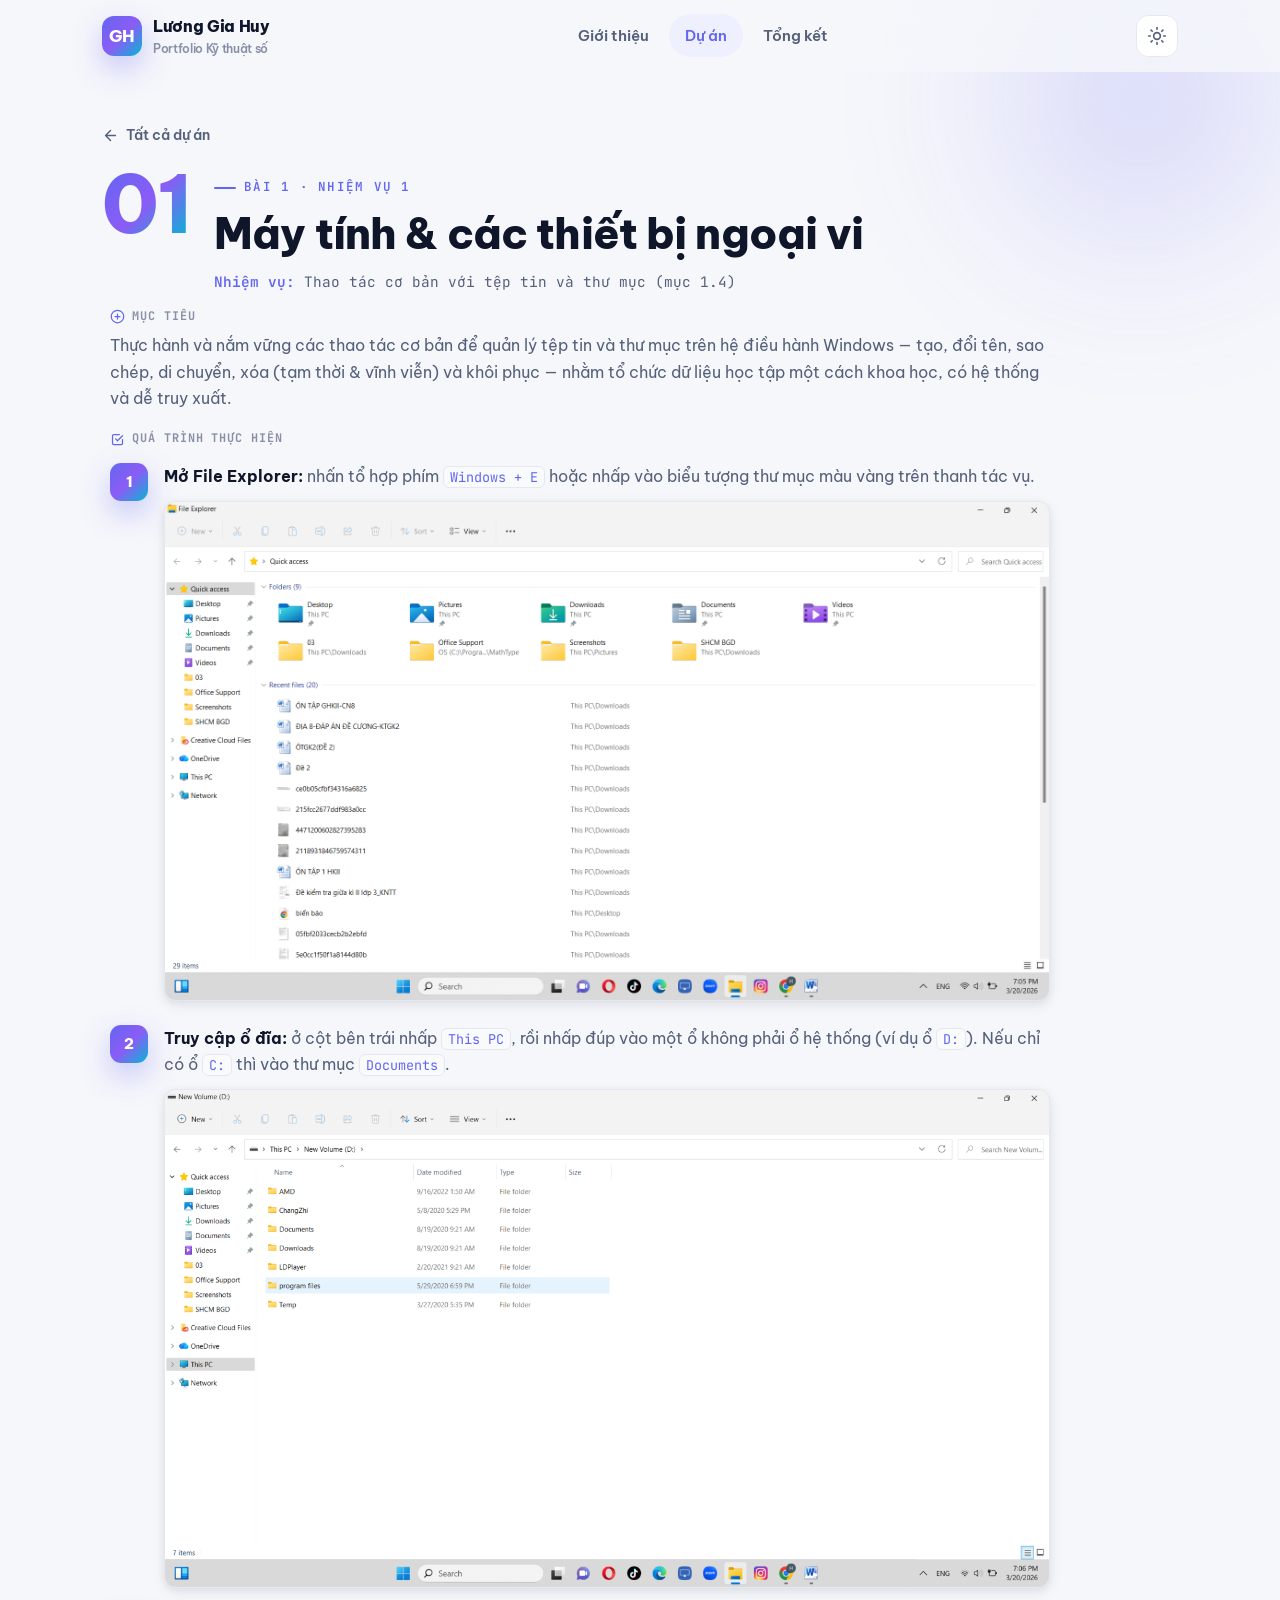
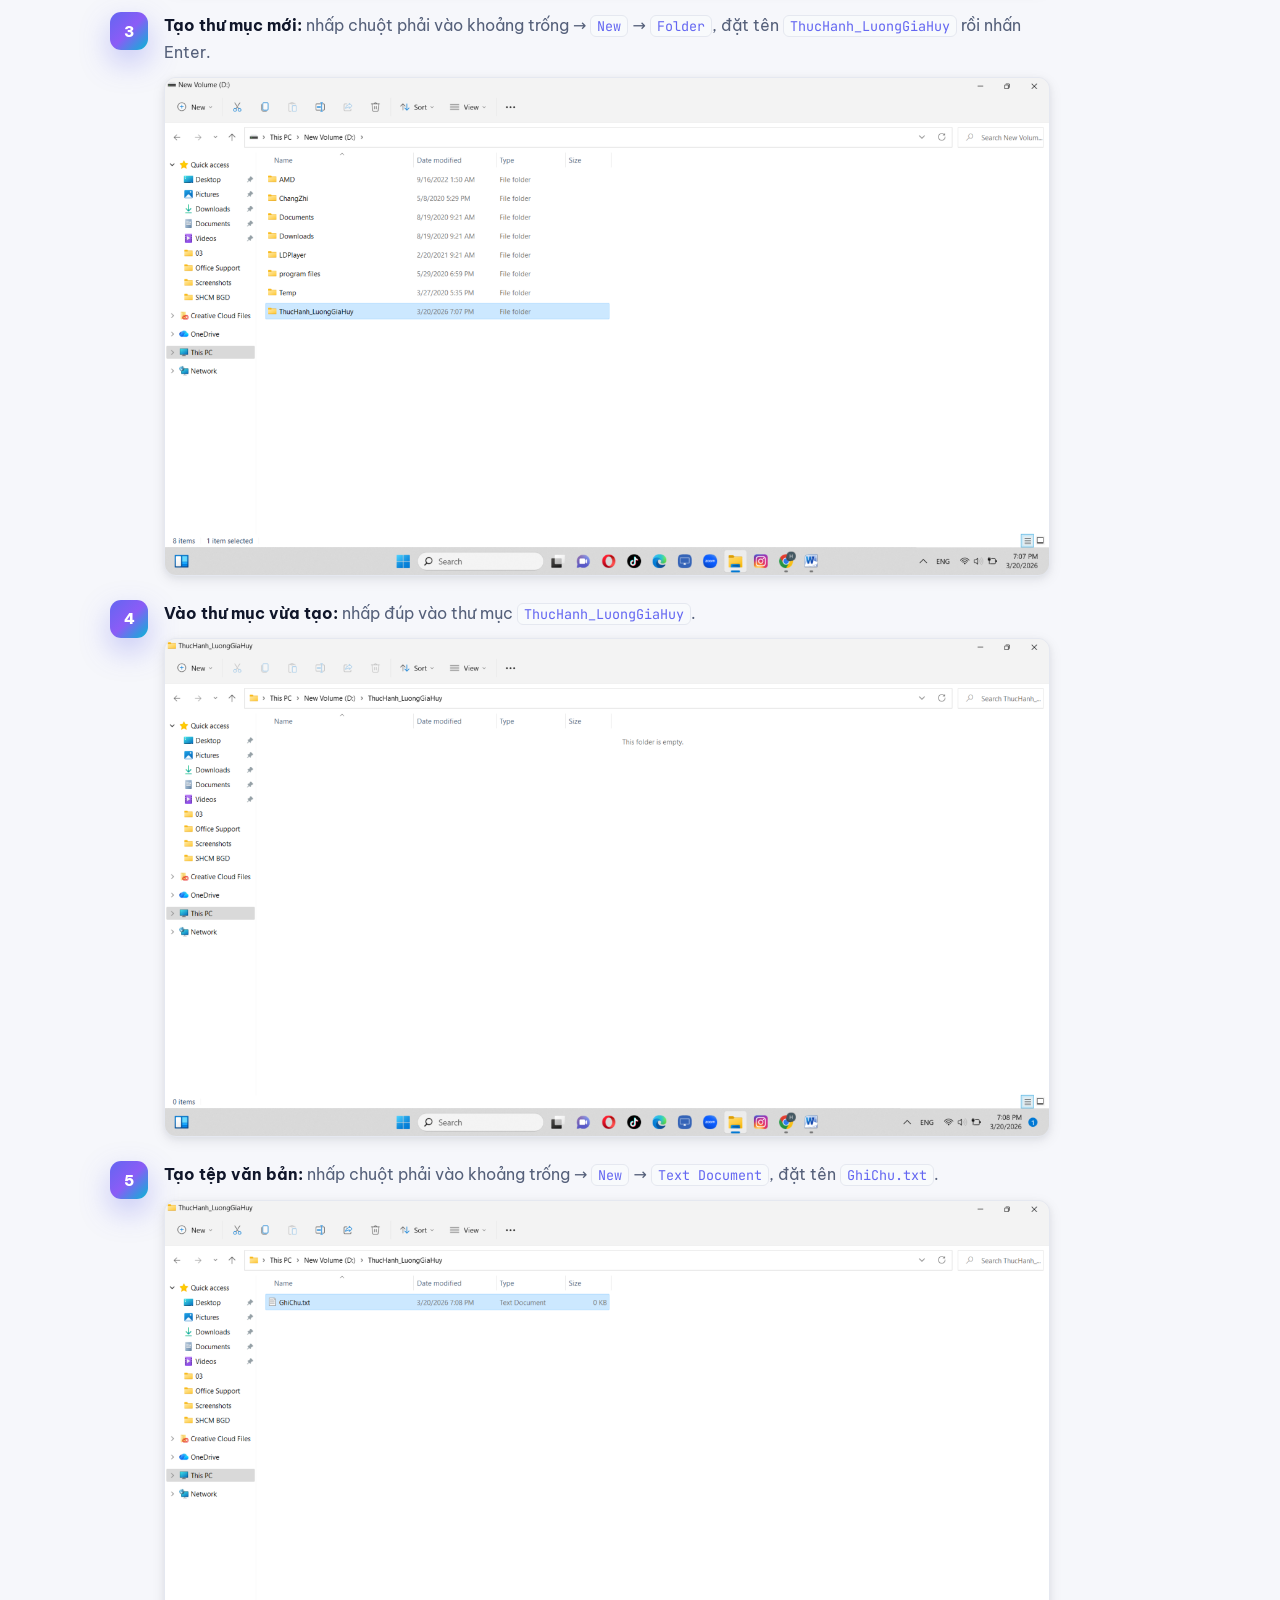
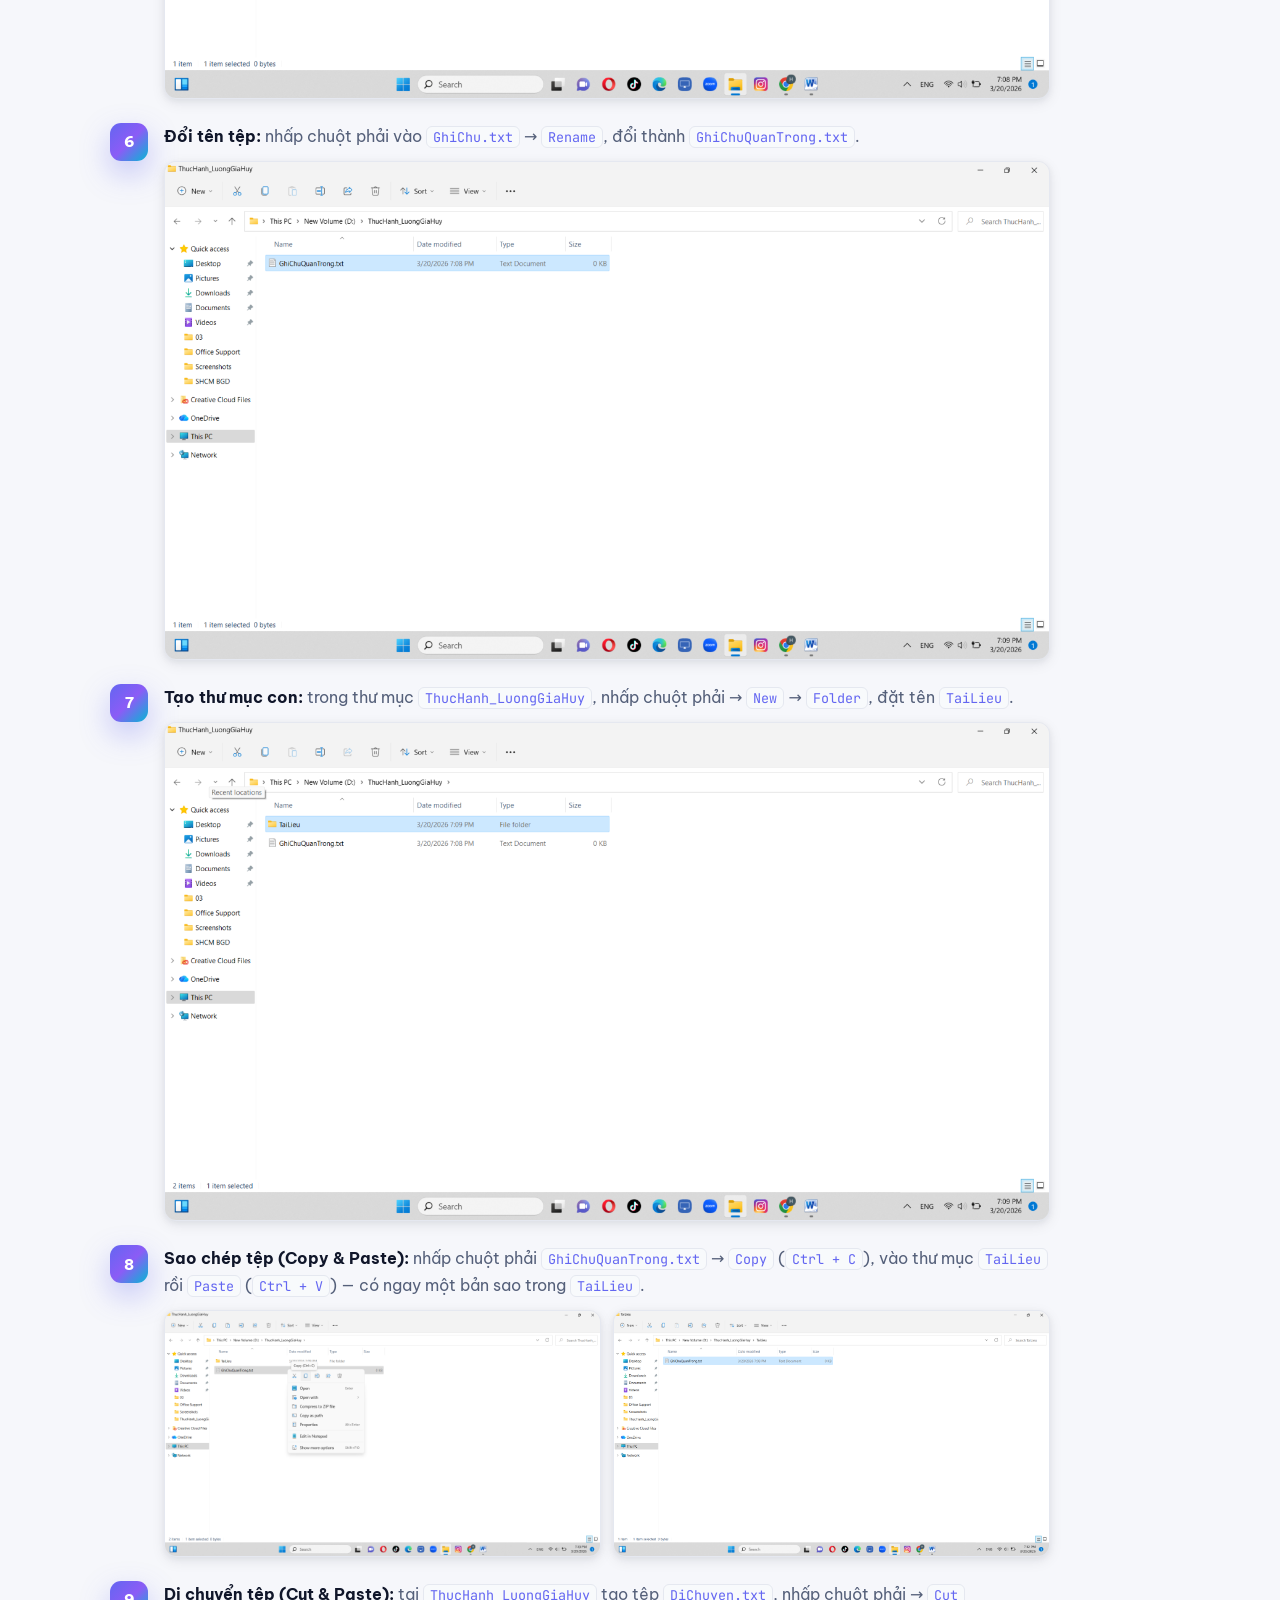
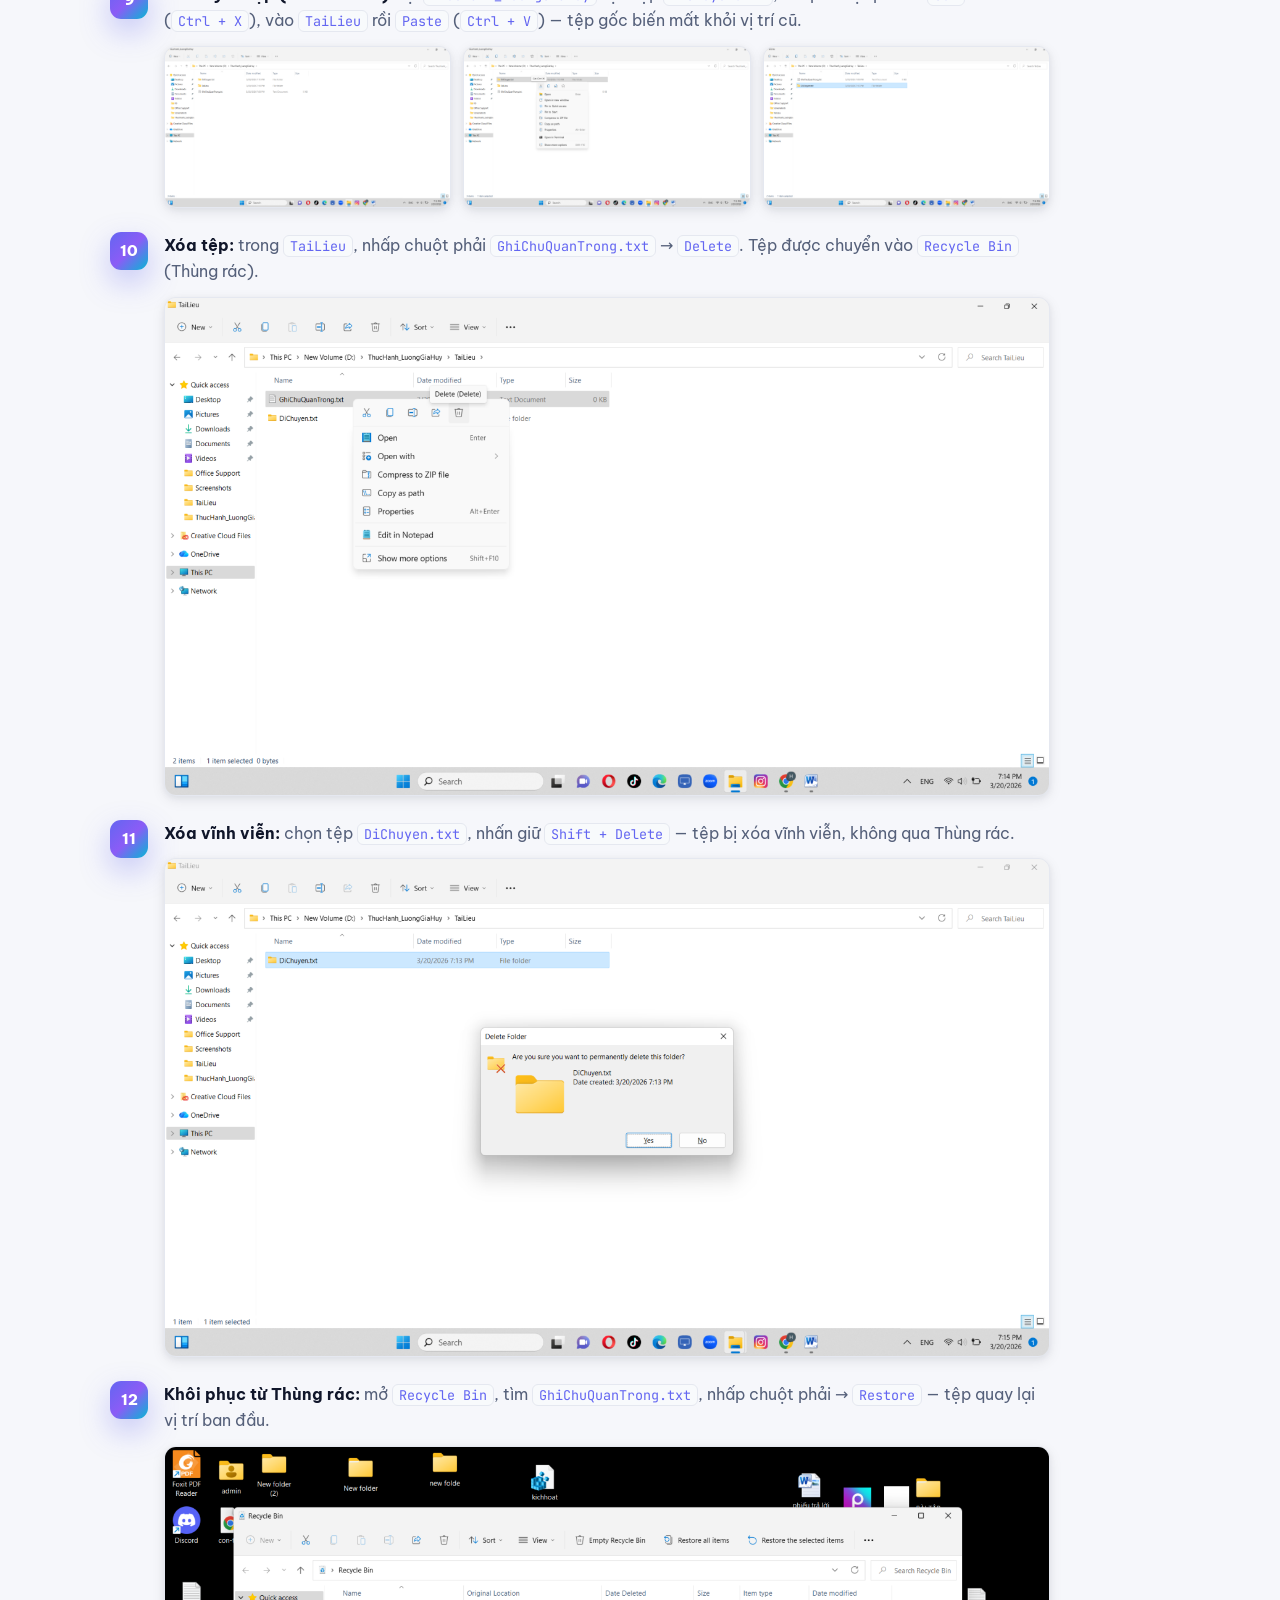
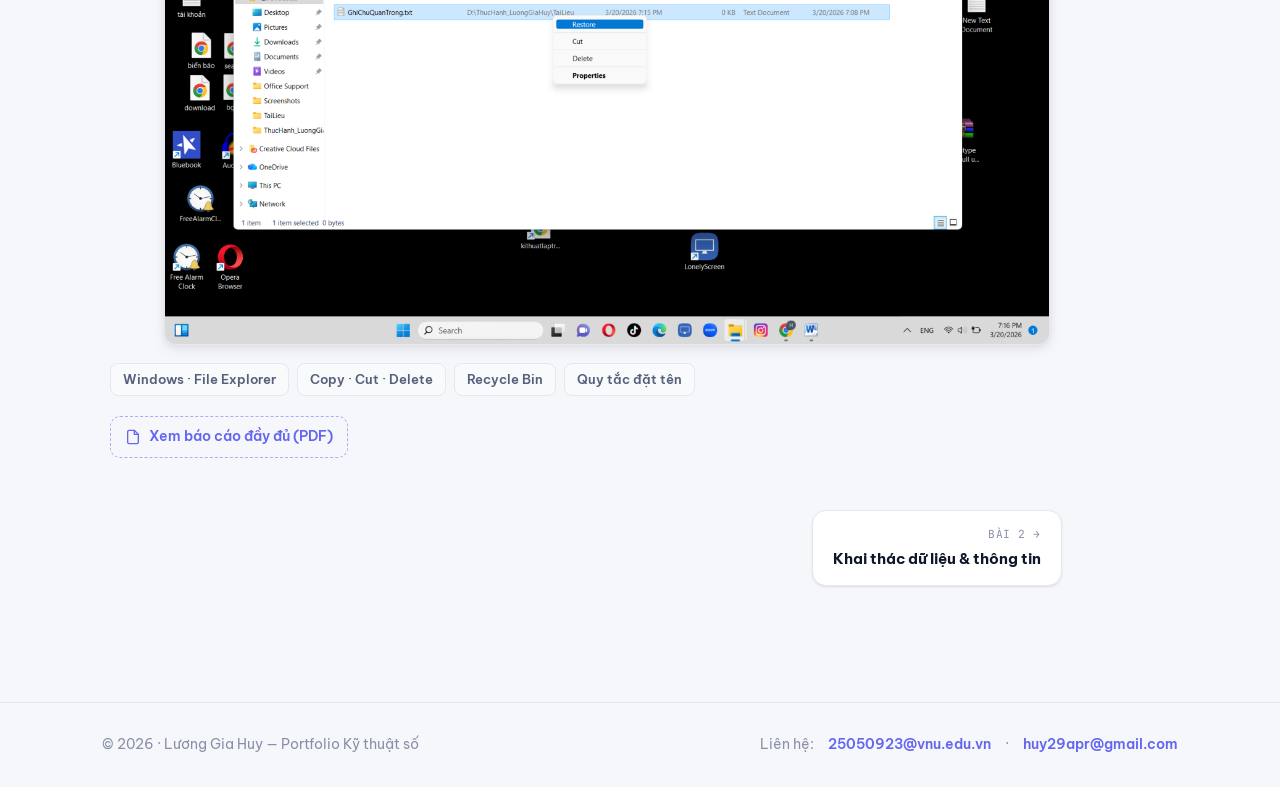
==== bai1.html @ 44a0f24b "final v1" ====
<!DOCTYPE html>
<html lang="vi" data-theme="light">
<head>
  <meta charset="UTF-8" />
  <meta name="viewport" content="width=device-width, initial-scale=1.0" />
  <title>Bài 1: Máy tính &amp; các thiết bị ngoại vi — Portfolio Kỹ thuật số</title>
  <meta name="description" content="6 bài tập thành phần: quản lý tệp, tìm kiếm thông tin, viết prompt, hợp tác trực tuyến, sáng tạo nội dung AI và sử dụng AI có trách nhiệm." />
  <meta name="theme-color" content="#6366f1" />
  <link rel="icon" href="data:image/svg+xml,%3Csvg xmlns='http://www.w3.org/2000/svg' viewBox='0 0 100 100'%3E%3Ctext y='.9em' font-size='90'%3E%F0%9F%8E%93%3C/text%3E%3C/svg%3E" />
  <script>
    (function () {
      try {
        var t = localStorage.getItem("theme");
        if (!t) t = matchMedia("(prefers-color-scheme: dark)").matches ? "dark" : "light";
        document.documentElement.setAttribute("data-theme", t);
      } catch (e) {}
    })();
  </script>
  <link rel="preconnect" href="https://fonts.googleapis.com" />
  <link rel="preconnect" href="https://fonts.gstatic.com" crossorigin />
  <link href="https://fonts.googleapis.com/css2?family=Be+Vietnam+Pro:wght@300;400;500;600;700;800&family=JetBrains+Mono:wght@400;500;700&display=swap" rel="stylesheet" />
  <link rel="stylesheet" href="css/style.css" />
</head>
<body>

  <!-- ============ HEADER ============ -->
  <header class="header">
    <div class="container nav">
      <a href="index.html" class="brand">
        <span class="brand-mark" data-cfg="initials">P</span>
        <span>
          <span data-cfg="fullName">Portfolio Kỹ thuật số</span>
          <span class="brand-sub">Portfolio Kỹ thuật số</span>
        </span>
      </a>
      <nav class="nav-links" aria-label="Điều hướng chính">
        <a href="index.html">Giới thiệu</a>
        <a href="projects.html" class="active">Dự án</a>
        <a href="summary.html">Tổng kết</a>
      </nav>
      <div class="nav-actions">
        <button class="icon-btn theme-toggle" aria-label="Đổi giao diện Sáng/Tối">
          <svg class="sun" viewBox="0 0 24 24" fill="none" stroke="currentColor" stroke-width="2" stroke-linecap="round"><circle cx="12" cy="12" r="4"/><path d="M12 2v2M12 20v2M4.9 4.9l1.4 1.4M17.7 17.7l1.4 1.4M2 12h2M20 12h2M4.9 19.1l1.4-1.4M17.7 6.3l1.4-1.4"/></svg>
          <svg class="moon" viewBox="0 0 24 24" fill="none" stroke="currentColor" stroke-width="2" stroke-linecap="round" stroke-linejoin="round"><path d="M21 12.8A9 9 0 1 1 11.2 3a7 7 0 0 0 9.8 9.8z"/></svg>
        </button>
        <button class="icon-btn nav-toggle" aria-label="Mở menu" aria-expanded="false">
          <svg viewBox="0 0 24 24" fill="none" stroke="currentColor" stroke-width="2" stroke-linecap="round"><path d="M3 6h18M3 12h18M3 18h18"/></svg>
        </button>
      </div>
    </div>
  </header>

  <!-- ============ TIÊU ĐỀ BÀI ============ -->
  <section class="section-tight" style="padding-bottom:10px;">
    <span class="blob blob-1"></span>
    <div class="container">
      <a href="projects.html" class="back-link"><svg viewBox="0 0 24 24" fill="none" stroke="currentColor" stroke-width="2" stroke-linecap="round" stroke-linejoin="round"><path d="M19 12H5M12 19l-7-7 7-7"/></svg> Tất cả dự án</a>
      <div class="detail-hero reveal">
        <span class="proj-num-lg gradient-text">01</span>
        <div>
          <span class="eyebrow">Bài 1 · Nhiệm vụ 1</span>
          <h1>Máy tính &amp; các thiết bị ngoại vi</h1>
          <p class="proj-task-lg"><b>Nhiệm vụ:</b> Thao tác cơ bản với tệp tin và thư mục (mục 1.4)</p>
        </div>
      </div>
    </div>
  </section>

  <!-- ============ NỘI DUNG BÀI ============ -->
  <section style="padding-top:0;">
    <div class="container">
      <div class="detail-wrap reveal">
        <div class="proj-detail-body">
            <div class="block-label"><svg viewBox="0 0 24 24" fill="none" stroke="currentColor" stroke-width="2"><circle cx="12" cy="12" r="10"/><path d="M12 8v8M8 12h8" stroke-linecap="round"/></svg> Mục tiêu</div>
            <p>Thực hành và nắm vững các thao tác cơ bản để quản lý tệp tin và thư mục trên hệ điều hành Windows — tạo, đổi tên, sao chép, di chuyển, xóa (tạm thời &amp; vĩnh viễn) và khôi phục — nhằm tổ chức dữ liệu học tập một cách khoa học, có hệ thống và dễ truy xuất.</p>

            <div class="block-label"><svg viewBox="0 0 24 24" fill="none" stroke="currentColor" stroke-width="2" stroke-linecap="round"><path d="M9 11l3 3 8-8"/><path d="M20 12v6a2 2 0 0 1-2 2H6a2 2 0 0 1-2-2V6a2 2 0 0 1 2-2h9"/></svg> Quá trình thực hiện</div>
            <div class="steps">

              <div class="step"><div class="step-num">1</div><div class="step-content">
                <p class="step-text"><b>Mở File Explorer:</b> nhấn tổ hợp phím <code>Windows + E</code> hoặc nhấp vào biểu tượng thư mục màu vàng trên thanh tác vụ.</p>
                <div class="step-shots"><figure><img src="assets/bai1-01.png" alt="Bước 1 — Mở File Explorer" loading="lazy"></figure></div>
              </div></div>

              <div class="step"><div class="step-num">2</div><div class="step-content">
                <p class="step-text"><b>Truy cập ổ đĩa:</b> ở cột bên trái nhấp <code>This PC</code>, rồi nhấp đúp vào một ổ không phải ổ hệ thống (ví dụ ổ <code>D:</code>). Nếu chỉ có ổ <code>C:</code> thì vào thư mục <code>Documents</code>.</p>
                <div class="step-shots"><figure><img src="assets/bai1-02.png" alt="Bước 2 — Truy cập ổ đĩa" loading="lazy"></figure></div>
              </div></div>

              <div class="step"><div class="step-num">3</div><div class="step-content">
                <p class="step-text"><b>Tạo thư mục mới:</b> nhấp chuột phải vào khoảng trống → <code>New</code> → <code>Folder</code>, đặt tên <code>ThucHanh_LuongGiaHuy</code> rồi nhấn Enter.</p>
                <div class="step-shots"><figure><img src="assets/bai1-03.png" alt="Bước 3 — Tạo thư mục mới" loading="lazy"></figure></div>
              </div></div>

              <div class="step"><div class="step-num">4</div><div class="step-content">
                <p class="step-text"><b>Vào thư mục vừa tạo:</b> nhấp đúp vào thư mục <code>ThucHanh_LuongGiaHuy</code>.</p>
                <div class="step-shots"><figure><img src="assets/bai1-04.png" alt="Bước 4 — Vào thư mục" loading="lazy"></figure></div>
              </div></div>

              <div class="step"><div class="step-num">5</div><div class="step-content">
                <p class="step-text"><b>Tạo tệp văn bản:</b> nhấp chuột phải vào khoảng trống → <code>New</code> → <code>Text Document</code>, đặt tên <code>GhiChu.txt</code>.</p>
                <div class="step-shots"><figure><img src="assets/bai1-05.png" alt="Bước 5 — Tạo tệp văn bản" loading="lazy"></figure></div>
              </div></div>

              <div class="step"><div class="step-num">6</div><div class="step-content">
                <p class="step-text"><b>Đổi tên tệp:</b> nhấp chuột phải vào <code>GhiChu.txt</code> → <code>Rename</code>, đổi thành <code>GhiChuQuanTrong.txt</code>.</p>
                <div class="step-shots"><figure><img src="assets/bai1-06.png" alt="Bước 6 — Đổi tên tệp" loading="lazy"></figure></div>
              </div></div>

              <div class="step"><div class="step-num">7</div><div class="step-content">
                <p class="step-text"><b>Tạo thư mục con:</b> trong thư mục <code>ThucHanh_LuongGiaHuy</code>, nhấp chuột phải → <code>New</code> → <code>Folder</code>, đặt tên <code>TaiLieu</code>.</p>
                <div class="step-shots"><figure><img src="assets/bai1-07.png" alt="Bước 7 — Tạo thư mục con" loading="lazy"></figure></div>
              </div></div>

              <div class="step"><div class="step-num">8</div><div class="step-content">
                <p class="step-text"><b>Sao chép tệp (Copy &amp; Paste):</b> nhấp chuột phải <code>GhiChuQuanTrong.txt</code> → <code>Copy</code> (<code>Ctrl + C</code>), vào thư mục <code>TaiLieu</code> rồi <code>Paste</code> (<code>Ctrl + V</code>) — có ngay một bản sao trong <code>TaiLieu</code>.</p>
                <div class="step-shots"><figure><img src="assets/bai1-08.png" alt="Bước 8 — Copy" loading="lazy"></figure><figure><img src="assets/bai1-09.png" alt="Bước 8 — Paste" loading="lazy"></figure></div>
              </div></div>

              <div class="step"><div class="step-num">9</div><div class="step-content">
                <p class="step-text"><b>Di chuyển tệp (Cut &amp; Paste):</b> tại <code>ThucHanh_LuongGiaHuy</code> tạo tệp <code>DiChuyen.txt</code>, nhấp chuột phải → <code>Cut</code> (<code>Ctrl + X</code>), vào <code>TaiLieu</code> rồi <code>Paste</code> (<code>Ctrl + V</code>) — tệp gốc biến mất khỏi vị trí cũ.</p>
                <div class="step-shots"><figure><img src="assets/bai1-10.png" alt="Bước 9 — Tạo tệp DiChuyen" loading="lazy"></figure><figure><img src="assets/bai1-11.png" alt="Bước 9 — Cut" loading="lazy"></figure><figure><img src="assets/bai1-12.png" alt="Bước 9 — Paste" loading="lazy"></figure></div>
              </div></div>

              <div class="step"><div class="step-num">10</div><div class="step-content">
                <p class="step-text"><b>Xóa tệp:</b> trong <code>TaiLieu</code>, nhấp chuột phải <code>GhiChuQuanTrong.txt</code> → <code>Delete</code>. Tệp được chuyển vào <code>Recycle Bin</code> (Thùng rác).</p>
                <div class="step-shots"><figure><img src="assets/bai1-13.png" alt="Bước 10 — Xóa tệp" loading="lazy"></figure></div>
              </div></div>

              <div class="step"><div class="step-num">11</div><div class="step-content">
                <p class="step-text"><b>Xóa vĩnh viễn:</b> chọn tệp <code>DiChuyen.txt</code>, nhấn giữ <code>Shift + Delete</code> — tệp bị xóa vĩnh viễn, không qua Thùng rác.</p>
                <div class="step-shots"><figure><img src="assets/bai1-14.png" alt="Bước 11 — Xóa vĩnh viễn" loading="lazy"></figure></div>
              </div></div>

              <div class="step"><div class="step-num">12</div><div class="step-content">
                <p class="step-text"><b>Khôi phục từ Thùng rác:</b> mở <code>Recycle Bin</code>, tìm <code>GhiChuQuanTrong.txt</code>, nhấp chuột phải → <code>Restore</code> — tệp quay lại vị trí ban đầu.</p>
                <div class="step-shots"><figure><img src="assets/bai1-15.png" alt="Bước 12 — Khôi phục" loading="lazy"></figure></div>
              </div></div>

            </div>

            <div class="tags"><span class="tag">Windows · File Explorer</span><span class="tag">Copy · Cut · Delete</span><span class="tag">Recycle Bin</span><span class="tag">Quy tắc đặt tên</span></div>
            <div class="project-links">
              <a class="link-pill" href="#" data-cfg-href="pdfUrl"><svg viewBox="0 0 24 24" fill="none" stroke="currentColor" stroke-width="2" stroke-linecap="round"><path d="M14 2H6a2 2 0 0 0-2 2v16a2 2 0 0 0 2 2h12a2 2 0 0 0 2-2V8z"/><path d="M14 2v6h6"/></svg> Xem báo cáo đầy đủ (PDF)</a>
            </div>
          </div>
        <nav class="page-nav"><a class="next" href="bai2.html"><span class="pn-label">Bài 2 →</span><span class="pn-title">Khai thác dữ liệu &amp; thông tin</span></a></nav>
      </div>
    </div>
  </section>

<!-- ============ FOOTER ============ -->
  <footer class="footer">
    <div class="container footer-in">
      <p>© <span data-year>2026</span> · <span data-cfg="fullName">[Họ và tên]</span> — Portfolio Kỹ thuật số</p>
      <div class="contact">
        <span>Liên hệ:</span>
        <a href="#" data-cfg-mail="schoolEmail">[email trường]</a>
        <span>·</span>
        <a href="#" data-cfg-mail="email">[email cá nhân]</a>
      </div>
    </div>
  </footer>

  <button class="to-top" aria-label="Lên đầu trang">
    <svg viewBox="0 0 24 24" fill="none" stroke="currentColor" stroke-width="2" stroke-linecap="round"><path d="M12 19V5M6 11l6-6 6 6"/></svg>
  </button>

  <script src="js/config.js"></script>
  <script src="js/main.js"></script>
</body>
</html>
---- css/style.css ----
/* =============================================================
   PORTFOLIO — Design System
   Bảng màu gốc (indigo · violet · cyan) — hỗ trợ Sáng / Tối,
   responsive & in PDF. Khung bố cục tham khảo cấu trúc mẫu.
   ============================================================= */

/* ---------- 1. Biến màu & thiết kế ---------- */
:root {
  --brand:      #6366f1;
  --brand-2:    #8b5cf6;
  --brand-3:    #06b6d4;
  --brand-soft: #eef0ff;
  --gradient:   linear-gradient(135deg, #6366f1 0%, #8b5cf6 50%, #06b6d4 100%);
  --gradient-soft: linear-gradient(135deg, rgba(99,102,241,.12), rgba(6,182,212,.12));

  --bg:         #f6f7fb;
  --bg-soft:    #eceef6;
  --surface:    #ffffff;
  --surface-2:  #f8fafc;
  --border:     #e5e8f0;
  --border-strong: #d3d8e6;

  --text:       #10162a;
  --text-muted: #55607a;
  --text-soft:  #8790a6;

  --shadow-sm:  0 1px 2px rgba(16,22,42,.06), 0 1px 3px rgba(16,22,42,.05);
  --shadow-md:  0 4px 14px rgba(16,22,42,.08), 0 2px 6px rgba(16,22,42,.05);
  --shadow-lg:  0 18px 44px rgba(16,22,42,.14), 0 8px 18px rgba(16,22,42,.08);
  --shadow-brand: 0 12px 30px rgba(99,102,241,.35);

  --radius:     16px;
  --radius-sm:  10px;
  --radius-lg:  26px;
  --container:  1120px;
  --nav-h:      72px;

  --font: "Be Vietnam Pro", "Segoe UI", system-ui, -apple-system, sans-serif;
  --mono: "JetBrains Mono", ui-monospace, "SF Mono", Menlo, monospace;
}

[data-theme="dark"] {
  --brand:      #8b7dff;
  --brand-2:    #a78bfa;
  --brand-3:    #34e0f0;
  --brand-soft: #1b2140;
  --gradient:   linear-gradient(135deg, #7c6cff 0%, #a78bfa 50%, #34e0f0 100%);
  --gradient-soft: linear-gradient(135deg, rgba(124,108,255,.18), rgba(52,224,240,.14));

  --bg:         #0a0e1c;
  --bg-soft:    #0e132a;
  --surface:    #121a30;
  --surface-2:  #172140;
  --border:     #253052;
  --border-strong: #2e3b63;

  --text:       #eaf0ff;
  --text-muted: #a7b2cd;
  --text-soft:  #74809e;

  --shadow-sm:  0 1px 2px rgba(0,0,0,.4);
  --shadow-md:  0 6px 18px rgba(0,0,0,.4);
  --shadow-lg:  0 22px 50px rgba(0,0,0,.55);
  --shadow-brand: 0 12px 34px rgba(124,108,255,.4);
}

/* ---------- 2. Reset & Base ---------- */
*, *::before, *::after { box-sizing: border-box; margin: 0; padding: 0; }
html { scroll-behavior: smooth; -webkit-text-size-adjust: 100%; }
body {
  font-family: var(--font);
  background: var(--bg);
  color: var(--text);
  line-height: 1.65;
  font-size: 16px;
  -webkit-font-smoothing: antialiased;
  text-rendering: optimizeLegibility;
  overflow-x: hidden;
  transition: background .35s ease, color .35s ease;
}
img { max-width: 100%; display: block; }
a { color: inherit; text-decoration: none; }
ul { list-style: none; }
button { font-family: inherit; cursor: pointer; border: none; background: none; color: inherit; }
::selection { background: var(--brand); color: #fff; }

::-webkit-scrollbar { width: 11px; height: 11px; }
::-webkit-scrollbar-track { background: var(--bg-soft); }
::-webkit-scrollbar-thumb { background: var(--border-strong); border-radius: 20px; border: 3px solid var(--bg-soft); }
::-webkit-scrollbar-thumb:hover { background: var(--brand); }

/* ---------- 3. Layout ---------- */
.container { width: 100%; max-width: var(--container); margin-inline: auto; padding-inline: 22px; }
section { padding: 76px 0; }
.section-tight { padding: 52px 0; }

.eyebrow {
  display: inline-flex; align-items: center; gap: 8px;
  font-family: var(--mono);
  font-size: .78rem; font-weight: 600; letter-spacing: .18em; text-transform: uppercase;
  color: var(--brand); margin-bottom: 18px;
}
.eyebrow::before { content: ""; width: 22px; height: 2px; border-radius: 2px; background: var(--brand); }

h1, h2, h3, h4 { line-height: 1.18; font-weight: 800; letter-spacing: -.02em; color: var(--text); }
h1 { font-size: clamp(2.3rem, 5.2vw, 3.7rem); }
h2 { font-size: clamp(1.7rem, 3.4vw, 2.5rem); }
h3 { font-size: 1.25rem; }

.page-head { max-width: 720px; margin-bottom: 20px; }
.page-head h1 { margin-bottom: 16px; }
.page-head p, .section-head p { color: var(--text-muted); font-size: 1.06rem; }
.section-head { max-width: 720px; margin-bottom: 44px; }
.section-head.center { margin-inline: auto; text-align: center; }

.gradient-text {
  background: var(--gradient);
  -webkit-background-clip: text; background-clip: text;
  -webkit-text-fill-color: transparent; color: transparent;
}
.lead { font-size: 1.15rem; color: var(--text-muted); }
.muted { color: var(--text-muted); }

/* ---------- 4. Buttons ---------- */
.btn {
  display: inline-flex; align-items: center; justify-content: center; gap: 9px;
  padding: 12px 22px; border-radius: 100px; font-weight: 700; font-size: .95rem;
  transition: transform .2s ease, box-shadow .2s ease, background .2s ease, color .2s;
  white-space: nowrap; cursor: pointer;
}
.btn svg { width: 18px; height: 18px; }
.btn-primary { background: var(--gradient); color: #fff; box-shadow: var(--shadow-brand); }
.btn-primary:hover { transform: translateY(-3px); box-shadow: 0 16px 40px rgba(99,102,241,.45); }
.btn-ghost { background: var(--surface); color: var(--text); border: 1.5px solid var(--border-strong); box-shadow: var(--shadow-sm); }
.btn-ghost:hover { transform: translateY(-3px); border-color: var(--brand); color: var(--brand); box-shadow: var(--shadow-md); }

/* ---------- 5. Header / Navbar ---------- */
.header {
  position: sticky; top: 0; z-index: 100; height: var(--nav-h);
  background: color-mix(in srgb, var(--bg) 82%, transparent);
  backdrop-filter: saturate(180%) blur(14px);
  -webkit-backdrop-filter: saturate(180%) blur(14px);
  border-bottom: 1px solid transparent;
  transition: border-color .3s, box-shadow .3s;
}
.header.scrolled { border-color: var(--border); box-shadow: var(--shadow-sm); }
.nav { display: flex; align-items: center; justify-content: space-between; height: 100%; }

.brand { display: flex; align-items: center; gap: 11px; font-weight: 800; font-size: 1.02rem; letter-spacing: -.02em; }
.brand-mark {
  width: 40px; height: 40px; border-radius: 12px; background: var(--gradient);
  display: grid; place-items: center; color: #fff; font-weight: 800; font-size: 1.05rem;
  box-shadow: var(--shadow-brand); flex-shrink: 0;
}
.brand-sub { display: block; font-size: .72rem; font-weight: 600; color: var(--text-soft); }

.nav-links { display: flex; align-items: center; gap: 4px; }
.nav-links a { padding: 9px 16px; border-radius: 100px; font-weight: 600; font-size: .95rem; color: var(--text-muted); transition: color .2s, background .2s; }
.nav-links a:hover { color: var(--text); background: var(--bg-soft); }
.nav-links a.active { color: var(--brand); background: var(--brand-soft); }

.nav-actions { display: flex; align-items: center; gap: 10px; }
.icon-btn {
  width: 42px; height: 42px; border-radius: 12px; display: grid; place-items: center;
  background: var(--surface); border: 1px solid var(--border); color: var(--text-muted);
  transition: color .2s, border-color .2s, transform .2s;
}
.icon-btn:hover { color: var(--brand); border-color: var(--brand); transform: translateY(-2px); }
.icon-btn svg { width: 20px; height: 20px; }
.theme-toggle .moon { display: none; }
[data-theme="dark"] .theme-toggle .sun { display: none; }
[data-theme="dark"] .theme-toggle .moon { display: block; }
.nav-toggle { display: none; }

/* ---------- 6. Hero (Trang Giới thiệu) ---------- */
.hero { position: relative; padding: 72px 0 40px; overflow: hidden; }
.hero-grid { display: grid; grid-template-columns: 1.12fr .88fr; gap: 54px; align-items: center; }
.hero h1 { margin: 6px 0 22px; }
.hero .lead { max-width: 560px; margin-bottom: 26px; }

.hero-chips { display: flex; flex-wrap: wrap; gap: 10px; }
.chip-info {
  display: inline-flex; align-items: baseline; gap: 7px;
  padding: 8px 15px; border-radius: 100px;
  background: var(--surface); border: 1px solid var(--border); box-shadow: var(--shadow-sm);
  font-size: .9rem; color: var(--text);
}
.chip-info b { font-family: var(--mono); font-size: .78rem; font-weight: 700; color: var(--brand); letter-spacing: .02em; }

/* Ảnh đại diện */
.hero-photo { position: relative; display: grid; place-items: center; }
.photo-frame {
  position: relative; width: min(340px, 82vw); padding: 8px;
  background: var(--gradient); border-radius: 26px; box-shadow: var(--shadow-lg);
  rotate: 2.5deg; transition: rotate .4s ease;
}
.photo-frame:hover { rotate: 0deg; }
.photo-frame img { width: 100%; aspect-ratio: 4 / 5; object-fit: cover; border-radius: 20px; background: var(--surface-2); }
.badge-float {
  position: absolute; background: var(--surface); border: 1px solid var(--border);
  border-radius: 14px; padding: 10px 14px; box-shadow: var(--shadow-lg);
  display: flex; align-items: center; gap: 10px; font-size: .84rem; font-weight: 600;
}
.badge-float .dot { width: 32px; height: 32px; border-radius: 9px; display: grid; place-items: center; background: var(--brand-soft); color: var(--brand); }
.badge-float .dot svg { width: 17px; height: 17px; }
.badge-1 { top: 8%; left: -7%; animation: floaty 4s ease-in-out infinite; }
.badge-2 { bottom: 9%; right: -8%; animation: floaty 4s ease-in-out infinite 1.5s; }
@keyframes floaty { 0%,100%{ transform: translateY(0);} 50%{ transform: translateY(-12px);} }

.blob { position: absolute; border-radius: 50%; filter: blur(70px); opacity: .5; z-index: -1; pointer-events: none; }
.blob-1 { width: 440px; height: 440px; background: radial-gradient(circle, rgba(99,102,241,.5), transparent 70%); top: -120px; right: -80px; }
.blob-2 { width: 400px; height: 400px; background: radial-gradient(circle, rgba(6,182,212,.4), transparent 70%); bottom: -160px; left: -120px; }

/* ---------- 7. Cards & Goal cards ---------- */
.card {
  background: var(--surface); border: 1px solid var(--border);
  border-radius: var(--radius); padding: 30px;
  box-shadow: var(--shadow-sm); transition: transform .25s ease, box-shadow .25s ease, border-color .25s;
}
.card:hover { transform: translateY(-5px); box-shadow: var(--shadow-lg); border-color: color-mix(in srgb, var(--brand) 40%, var(--border)); }

.goals-2 { display: grid; grid-template-columns: 1fr 1fr; gap: 24px; }
.goal-card { position: relative; padding-left: 30px; }
.goal-card::before { content: ""; position: absolute; left: 0; top: 24px; bottom: 24px; width: 5px; border-radius: 5px; background: var(--gradient); }
.goal-card .card-icon {
  width: 48px; height: 48px; border-radius: 13px; display: grid; place-items: center;
  background: var(--gradient-soft); color: var(--brand); margin-bottom: 16px;
}
.goal-card .card-icon svg { width: 24px; height: 24px; }
.goal-card h3 { margin-bottom: 10px; font-size: 1.3rem; }
.goal-card p { color: var(--text-muted); }

/* ---------- 8. Projects — danh sách đánh số + mở rộng ---------- */
.proj-list { border-top: 1px solid var(--border); }
.proj-item { border-bottom: 1px solid var(--border); }

.proj-head {
  width: 100%; display: grid; grid-template-columns: auto 1fr auto; gap: 26px; align-items: center;
  padding: 26px 8px; text-align: left; border-radius: 12px; transition: background .2s;
}
.proj-head:hover { background: var(--surface-2); }
.proj-index { display: flex; flex-direction: column; align-items: flex-start; min-width: 74px; }
.proj-num { font-size: clamp(2.2rem, 4vw, 3rem); font-weight: 800; line-height: 1; letter-spacing: -.03em; }
.proj-bai { font-family: var(--mono); font-size: .7rem; letter-spacing: .16em; text-transform: uppercase; color: var(--text-soft); margin-top: 6px; }
.proj-titles .proj-title { font-size: clamp(1.2rem, 2.4vw, 1.55rem); font-weight: 700; color: var(--text); }
.proj-titles .proj-task { font-family: var(--mono); font-size: .84rem; color: var(--text-muted); margin-top: 7px; line-height: 1.5; }
.proj-titles .proj-task b { color: var(--brand); font-weight: 600; }
.proj-arrow { width: 40px; height: 40px; border-radius: 50%; border: 1.5px solid var(--border-strong); display: grid; place-items: center; color: var(--brand); transition: transform .3s ease, background .2s, border-color .2s; }
.proj-arrow svg { width: 20px; height: 20px; }
.proj-head:hover .proj-arrow { background: var(--brand-soft); border-color: var(--brand); }
.proj-item.open .proj-arrow { transform: rotate(90deg); background: var(--brand); border-color: var(--brand); color: #fff; }

.proj-detail { display: grid; grid-template-rows: 0fr; transition: grid-template-rows .38s ease; }
.proj-item.open .proj-detail { grid-template-rows: 1fr; }
.proj-detail-inner { overflow: hidden; }
.proj-detail-grid { display: grid; grid-template-columns: 1.1fr .9fr; gap: 34px; padding: 4px 8px 40px; align-items: start; }

.block-label { font-family: var(--mono); font-size: .74rem; font-weight: 700; text-transform: uppercase; letter-spacing: .08em; color: var(--text-soft); margin: 18px 0 6px; display: flex; align-items: center; gap: 7px; }
.block-label:first-child { margin-top: 0; }
.block-label svg { width: 15px; height: 15px; color: var(--brand); }
.proj-detail-body p { color: var(--text-muted); }

.tags { display: flex; flex-wrap: wrap; gap: 8px; margin-top: 18px; }
.tag { font-size: .8rem; font-weight: 600; padding: 5px 12px; border-radius: 8px; background: var(--surface-2); border: 1px solid var(--border); color: var(--text-muted); }

.project-links { display: flex; flex-wrap: wrap; gap: 12px; margin-top: 20px; }
.link-pill { display: inline-flex; align-items: center; gap: 8px; font-weight: 600; font-size: .9rem; color: var(--brand); padding: 8px 14px; border-radius: 10px; border: 1.5px dashed color-mix(in srgb, var(--brand) 45%, var(--border)); transition: all .2s; }
.link-pill:hover { background: var(--brand-soft); border-style: solid; }
.link-pill svg { width: 16px; height: 16px; }

.media { position: relative; border-radius: var(--radius); overflow: hidden; border: 1px solid var(--border); box-shadow: var(--shadow-md); background: var(--surface-2); aspect-ratio: 16 / 11; }
.media img { width: 100%; height: 100%; object-fit: cover; }
.media-badge { position: absolute; top: 12px; left: 12px; z-index: 2; background: color-mix(in srgb, var(--surface) 88%, transparent); backdrop-filter: blur(6px); padding: 6px 12px; border-radius: 100px; font-size: .78rem; font-weight: 700; color: var(--brand); border: 1px solid var(--border); }
.media-caption { margin-top: 12px; font-size: .84rem; color: var(--text-soft); text-align: center; font-style: italic; }

/* Chi tiết bài dạng đầy đủ (quy trình có ảnh) */
.proj-detail-body { padding: 4px 8px 44px; }
.proj-detail-body > .block-label:first-child { margin-top: 0; }
.proj-detail-body code { font-family: var(--mono); font-size: .84em; background: var(--surface-2); border: 1px solid var(--border); padding: 1px 6px; border-radius: 6px; color: var(--brand); white-space: nowrap; }

/* Trang chi tiết từng bài */
.back-link { display: inline-flex; align-items: center; gap: 7px; font-weight: 600; font-size: .9rem; color: var(--text-muted); margin-bottom: 22px; transition: color .2s, gap .2s; }
.back-link:hover { color: var(--brand); gap: 10px; }
.back-link svg { width: 17px; height: 17px; }
.detail-hero { display: flex; gap: 24px; align-items: flex-start; }
.proj-num-lg { font-size: clamp(3rem, 8vw, 5rem); font-weight: 800; line-height: .85; letter-spacing: -.03em; flex-shrink: 0; }
.detail-hero .eyebrow { margin-bottom: 10px; }
.detail-hero h1 { font-size: clamp(1.7rem, 4vw, 2.7rem); margin-bottom: 12px; }
.proj-task-lg { font-family: var(--mono); font-size: .9rem; color: var(--text-muted); line-height: 1.5; }
.proj-task-lg b { color: var(--brand); font-weight: 600; }
.detail-wrap { max-width: 960px; }
.page-nav { display: flex; justify-content: space-between; gap: 16px; margin-top: 8px; }
.page-nav a { display: flex; flex-direction: column; gap: 3px; padding: 14px 20px; border: 1px solid var(--border); border-radius: 14px; background: var(--surface); box-shadow: var(--shadow-sm); transition: transform .2s, box-shadow .2s, border-color .2s; max-width: 49%; }
.page-nav a:hover { border-color: var(--brand); transform: translateY(-3px); box-shadow: var(--shadow-md); }
.page-nav a.next { text-align: right; margin-left: auto; align-items: flex-end; }
.page-nav .pn-label { font-size: .7rem; color: var(--text-soft); font-family: var(--mono); text-transform: uppercase; letter-spacing: .05em; }
.page-nav .pn-title { font-weight: 700; color: var(--text); font-size: .95rem; }
@media (max-width: 640px) { .detail-hero { gap: 14px; } .page-nav a { padding: 12px 15px; } .page-nav .pn-title { font-size: .85rem; } }

.steps { display: grid; gap: 24px; margin-top: 14px; max-width: 940px; }
.step { display: grid; grid-template-columns: 38px 1fr; gap: 16px; align-items: start; }
.step-num { width: 38px; height: 38px; border-radius: 11px; background: var(--gradient); color: #fff; display: grid; place-items: center; font-weight: 800; font-size: .95rem; box-shadow: var(--shadow-brand); }
.step-text { color: var(--text-muted); }
.step-text b { color: var(--text); font-weight: 700; }
.step-shots { display: grid; gap: 12px; margin-top: 12px; grid-template-columns: repeat(auto-fit, minmax(240px, 1fr)); }
.step-shots figure { margin: 0; }
.step-shots img { width: 100%; border-radius: 12px; border: 1px solid var(--border); box-shadow: var(--shadow-md); background: var(--surface-2); }
@media (max-width: 640px) { .step { grid-template-columns: 30px 1fr; gap: 12px; } .step-num { width: 30px; height: 30px; border-radius: 9px; font-size: .82rem; } }

/* Callout (chủ đề / ghi chú nổi bật) */
.callout { display: flex; gap: 13px; align-items: flex-start; background: var(--gradient-soft); border: 1px solid color-mix(in srgb, var(--brand) 25%, var(--border)); border-radius: 14px; padding: 15px 18px; margin-top: 12px; }
.callout .c-ico { color: var(--brand); flex-shrink: 0; margin-top: 2px; }
.callout .c-ico svg { width: 22px; height: 22px; }
.callout .c-eyebrow { font-family: var(--mono); font-size: .72rem; font-weight: 600; letter-spacing: .06em; text-transform: uppercase; color: var(--brand); }
.callout p { color: var(--text); font-weight: 600; margin: 2px 0 0; }

/* Danh mục tài liệu tham khảo */
.ref-list { display: grid; gap: 11px; margin-top: 14px; }
.ref-item { display: grid; grid-template-columns: 30px 1fr; gap: 14px; padding: 13px 16px; background: var(--surface-2); border: 1px solid var(--border); border-radius: 12px; }
.ref-item .ref-no { width: 28px; height: 28px; border-radius: 8px; background: var(--brand-soft); color: var(--brand); font-weight: 800; font-size: .85rem; display: grid; place-items: center; }
.ref-type { display: inline-block; font-family: var(--mono); font-size: .68rem; font-weight: 600; letter-spacing: .04em; text-transform: uppercase; color: var(--brand-2); margin-bottom: 3px; }
.ref-cite { color: var(--text-muted); font-size: .93rem; line-height: 1.55; }
.ref-cite b { color: var(--text); font-weight: 700; }

/* Bảng dữ liệu */
.table-wrap { overflow-x: auto; margin-top: 14px; border: 1px solid var(--border); border-radius: 12px; -webkit-overflow-scrolling: touch; }
.data-table { width: 100%; border-collapse: collapse; font-size: .9rem; min-width: 760px; }
.data-table th, .data-table td { padding: 11px 14px; text-align: left; border-bottom: 1px solid var(--border); vertical-align: top; }
.data-table thead th { background: var(--surface-2); font-weight: 700; color: var(--text); font-size: .74rem; text-transform: uppercase; letter-spacing: .03em; white-space: nowrap; }
.data-table tbody tr:last-child td { border-bottom: none; }
.data-table tbody tr:hover { background: color-mix(in srgb, var(--brand) 5%, transparent); }
.data-table td { color: var(--text-muted); }
.data-table td:first-child { color: var(--brand); font-weight: 700; }
.badge-rank { display: inline-block; padding: 3px 11px; border-radius: 100px; font-size: .76rem; font-weight: 700; white-space: nowrap; }
.badge-rank.high { background: color-mix(in srgb, #10b981 20%, transparent); color: #0d9f74; }
[data-theme="dark"] .badge-rank.high { color: #34d399; }
.badge-rank.mid { background: var(--brand-soft); color: var(--brand); }

/* Ghi chú phân tích */
.notes { display: grid; gap: 10px; margin-top: 14px; }
.note { padding: 13px 16px; border-left: 3px solid var(--brand); background: var(--surface-2); border-radius: 0 10px 10px 0; color: var(--text-muted); font-size: .95rem; }
.note b { color: var(--text); font-weight: 700; }

/* So sánh các phiên bản Prompt */
.prompt-task { margin-top: 22px; }
.prompt-task:first-of-type { margin-top: 14px; }
.ptask-title { font-size: 1.05rem; font-weight: 700; color: var(--text); margin-bottom: 12px; display: flex; align-items: center; gap: 11px; }
.ptask-title .n { width: 27px; height: 27px; flex-shrink: 0; border-radius: 8px; background: var(--gradient); color: #fff; display: grid; place-items: center; font-size: .82rem; font-weight: 800; box-shadow: var(--shadow-brand); }
.prompt-versions { display: grid; gap: 10px; }
.pv { padding: 13px 16px; border-radius: 12px; border: 1px solid var(--border); border-left: 4px solid var(--border-strong); background: var(--surface-2); }
.pv-label { display: inline-block; font-family: var(--mono); font-size: .66rem; font-weight: 700; letter-spacing: .05em; text-transform: uppercase; margin-bottom: 7px; padding: 2px 9px; border-radius: 6px; }
.pv-text { color: var(--text-muted); font-size: .93rem; line-height: 1.6; }
.pv-text b { color: var(--text); font-weight: 600; }
.pv-basic { border-left-color: var(--text-soft); }
.pv-basic .pv-label { background: var(--bg-soft); color: var(--text-soft); }
.pv-better { border-left-color: var(--brand-2); }
.pv-better .pv-label { background: var(--brand-soft); color: var(--brand-2); }
.pv-adv { border-left-color: #10b981; }
.pv-adv .pv-label { background: color-mix(in srgb, #10b981 16%, transparent); color: #0d9f74; }
[data-theme="dark"] .pv-adv .pv-label { color: #34d399; }

/* Nguyên tắc (grid 2 cột) */
.principles { display: grid; grid-template-columns: 1fr 1fr; gap: 12px; margin-top: 14px; }
.principle { padding: 15px 17px; border: 1px solid var(--border); border-radius: 12px; background: var(--surface-2); }
.principle .p-key { display: flex; align-items: center; gap: 8px; font-weight: 800; color: var(--brand); margin-bottom: 5px; }
.principle .p-key svg { width: 17px; height: 17px; }
.principle p { color: var(--text-muted); font-size: .92rem; margin: 0; }
@media (max-width: 640px) { .principles { grid-template-columns: 1fr; } }

/* Lưới công cụ */
.tool-grid { display: grid; grid-template-columns: 1fr 1fr; gap: 14px; margin-top: 14px; }
.tool { padding: 16px 18px; border: 1px solid var(--border); border-radius: 14px; background: var(--surface-2); }
.tool-head { display: flex; align-items: center; gap: 12px; margin-bottom: 10px; }
.tool-ico { width: 42px; height: 42px; border-radius: 11px; background: var(--gradient-soft); color: var(--brand); display: grid; place-items: center; flex-shrink: 0; }
.tool-ico svg { width: 22px; height: 22px; }
.tool-role { font-family: var(--mono); font-size: .66rem; text-transform: uppercase; letter-spacing: .05em; color: var(--brand-2); }
.tool-name { font-weight: 800; color: var(--text); font-size: 1.02rem; line-height: 1.2; }
.tool ul { display: grid; gap: 6px; }
.tool ul li { position: relative; padding-left: 16px; color: var(--text-muted); font-size: .89rem; line-height: 1.5; }
.tool ul li::before { content: ""; position: absolute; left: 2px; top: 8px; width: 5px; height: 5px; border-radius: 50%; background: var(--brand); }
.tool ul li b { color: var(--text); font-weight: 600; }
@media (max-width: 640px) { .tool-grid { grid-template-columns: 1fr; } }

/* Ô số liệu */
.stat-tiles { display: grid; grid-template-columns: repeat(auto-fit, minmax(160px, 1fr)); gap: 12px; margin-top: 14px; }
.stat-tile { padding: 18px; border: 1px solid var(--border); border-radius: 14px; background: var(--surface-2); text-align: center; }
.stat-tile b { display: block; font-size: 1.9rem; font-weight: 800; line-height: 1.1; }
.stat-tile span { font-size: .84rem; color: var(--text-muted); }

/* Thách thức & giải pháp */
.cs-list { display: grid; gap: 14px; margin-top: 14px; }
.cs-item { border: 1px solid var(--border); border-radius: 14px; overflow: hidden; }
.cs-row { padding: 13px 16px; }
.cs-challenge { background: color-mix(in srgb, #f43f5e 7%, var(--surface-2)); border-left: 4px solid #f43f5e; }
.cs-solution { border-left: 4px solid #10b981; border-top: 1px solid var(--border); }
.cs-tag { font-family: var(--mono); font-size: .66rem; font-weight: 700; text-transform: uppercase; letter-spacing: .05em; margin-bottom: 5px; display: block; }
.cs-challenge .cs-tag { color: #e11d48; }
[data-theme="dark"] .cs-challenge .cs-tag { color: #fb7185; }
.cs-solution .cs-tag { color: #0d9f74; }
[data-theme="dark"] .cs-solution .cs-tag { color: #34d399; }
.cs-row p { color: var(--text-muted); font-size: .92rem; margin: 0; }
.cs-row b { color: var(--text); font-weight: 700; }

/* Sản phẩm nội dung (bài viết số) */
.content-piece { margin-top: 14px; border: 1px solid var(--border); border-radius: 16px; background: var(--surface-2); padding: 22px 24px; }
.cp-meta { font-family: var(--mono); font-size: .7rem; text-transform: uppercase; letter-spacing: .05em; color: var(--brand); margin-bottom: 6px; }
.cp-title { font-size: 1.2rem; font-weight: 800; color: var(--text); letter-spacing: -.01em; padding-bottom: 14px; border-bottom: 1px solid var(--border); }
.cp-section { display: flex; align-items: center; gap: 10px; font-size: 1.02rem; font-weight: 800; color: var(--text); margin: 20px 0 8px; }
.cp-dot { width: 11px; height: 11px; border-radius: 50%; flex-shrink: 0; }
.content-piece p { color: var(--text-muted); margin-bottom: 8px; font-size: .95rem; }
.content-piece ul { margin: 4px 0 8px; display: grid; gap: 6px; }
.content-piece ul li { position: relative; padding-left: 18px; color: var(--text-muted); font-size: .93rem; }
.content-piece ul li::before { content: ""; position: absolute; left: 3px; top: 9px; width: 5px; height: 5px; border-radius: 50%; background: var(--brand); }
.content-piece b { color: var(--text); font-weight: 700; }

/* ---------- 9. Summary — thẻ đánh số ---------- */
.sum-list { display: grid; gap: 24px; max-width: 900px; }
.sum-card { position: relative; overflow: hidden; padding: 34px 36px; }
.sum-num { position: absolute; top: 16px; right: 28px; font-family: var(--mono); font-size: 3.4rem; font-weight: 700; line-height: 1; color: var(--brand); opacity: .12; }
.sum-card h3 { font-size: 1.4rem; margin-bottom: 14px; padding-right: 60px; }
.sum-card p { color: var(--text-muted); margin-bottom: 12px; }
.sum-card p:last-child { margin-bottom: 0; }
.bullets { display: grid; gap: 11px; }
.bullets li { position: relative; padding-left: 24px; color: var(--text-muted); }
.bullets li::before { content: ""; position: absolute; left: 4px; top: 10px; width: 8px; height: 8px; border-radius: 50%; background: var(--gradient); }
.bullets b, .sum-card strong { color: var(--text); font-weight: 700; }

/* ---------- 10. Footer ---------- */
.footer { border-top: 1px solid var(--border); padding: 30px 0; margin-top: 40px; }
.footer-in { display: flex; flex-wrap: wrap; gap: 16px; justify-content: space-between; align-items: center; }
.footer p { color: var(--text-soft); font-size: .9rem; }
.footer .contact { display: flex; flex-wrap: wrap; gap: 6px 14px; align-items: center; font-size: .9rem; color: var(--text-soft); }
.footer .contact a { color: var(--brand); font-weight: 600; }
.footer .contact a:hover { text-decoration: underline; }

/* ---------- 11. Back to top ---------- */
.to-top { position: fixed; right: 24px; bottom: 24px; z-index: 90; width: 48px; height: 48px; border-radius: 14px; background: var(--gradient); color: #fff; display: grid; place-items: center; box-shadow: var(--shadow-brand); opacity: 0; visibility: hidden; transform: translateY(16px); transition: all .3s; }
.to-top.show { opacity: 1; visibility: visible; transform: translateY(0); }
.to-top svg { width: 22px; height: 22px; }

/* ---------- 12. Reveal ---------- */
.reveal { opacity: 0; transform: translateY(26px); transition: opacity .7s ease, transform .7s ease; }
.reveal.in { opacity: 1; transform: none; }
@media (prefers-reduced-motion: reduce) {
  .reveal { opacity: 1; transform: none; transition: none; }
  html { scroll-behavior: auto; }
  .proj-detail { transition: none; }
}

/* ---------- 13. Responsive ---------- */
@media (max-width: 900px) {
  .hero-grid { grid-template-columns: 1fr; gap: 44px; }
  .hero-photo { order: -1; }
  .goals-2 { grid-template-columns: 1fr; }
  .proj-detail-grid { grid-template-columns: 1fr; gap: 22px; }
}
@media (max-width: 640px) {
  section { padding: 56px 0; }
  .nav-links {
    position: fixed; inset: var(--nav-h) 0 auto 0; flex-direction: column; gap: 6px;
    background: var(--surface); padding: 18px 22px 26px; border-bottom: 1px solid var(--border);
    box-shadow: var(--shadow-lg); transform: translateY(-140%); transition: transform .35s ease; align-items: stretch;
  }
  .nav-links.open { transform: translateY(0); }
  .nav-toggle { display: grid; place-items: center; }
  .proj-head { grid-template-columns: auto 1fr; gap: 16px; }
  .proj-arrow { display: none; }
  .proj-num { font-size: 2rem; }
  .footer-in { flex-direction: column; align-items: flex-start; }
}

/* ---------- 14. Print (xuất PDF) ---------- */
@media print {
  .header, .to-top, .nav-toggle, .blob, .badge-float { display: none !important; }
  body { background: #fff; color: #000; }
  section { padding: 18px 0; page-break-inside: avoid; }
  .card, .media { box-shadow: none; border: 1px solid #ccc; }
  .reveal { opacity: 1; transform: none; }
  .proj-detail { grid-template-rows: 1fr !important; }   /* mở hết khi in */
  a { color: #000; }
}
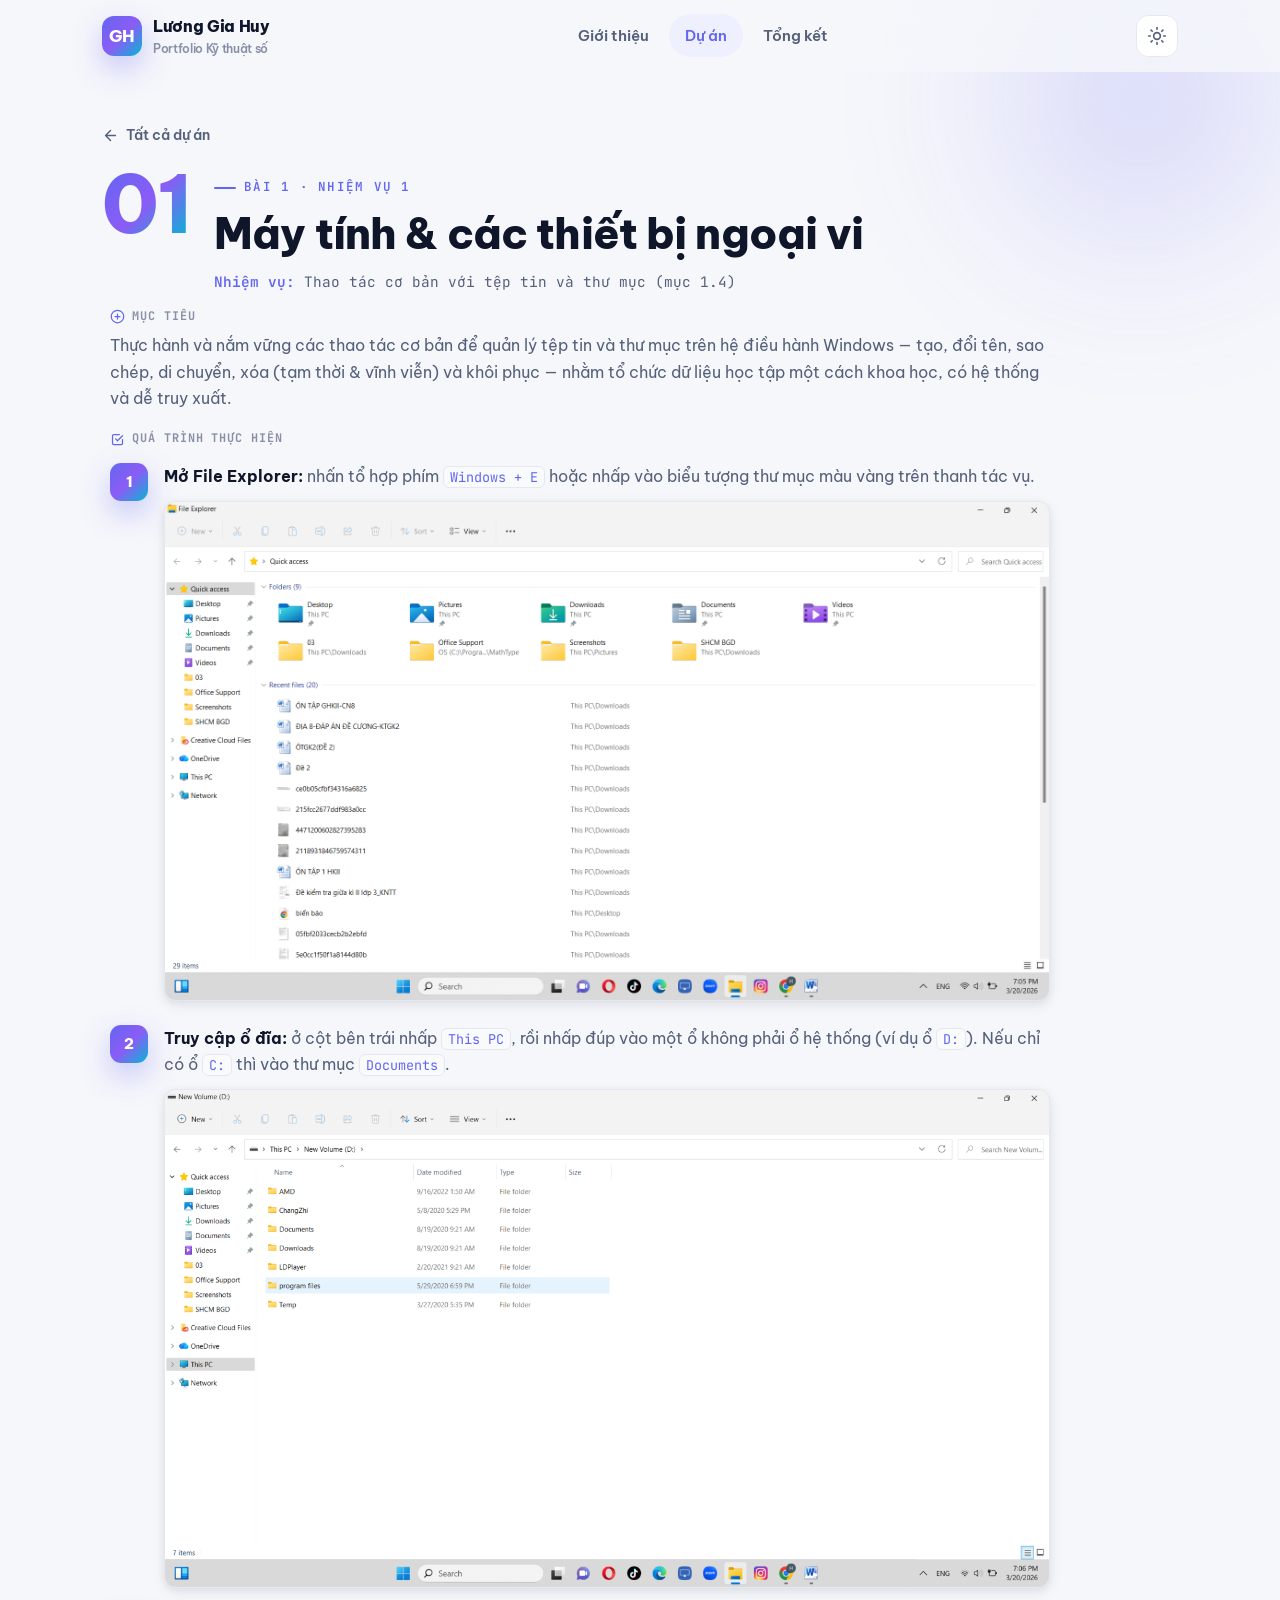
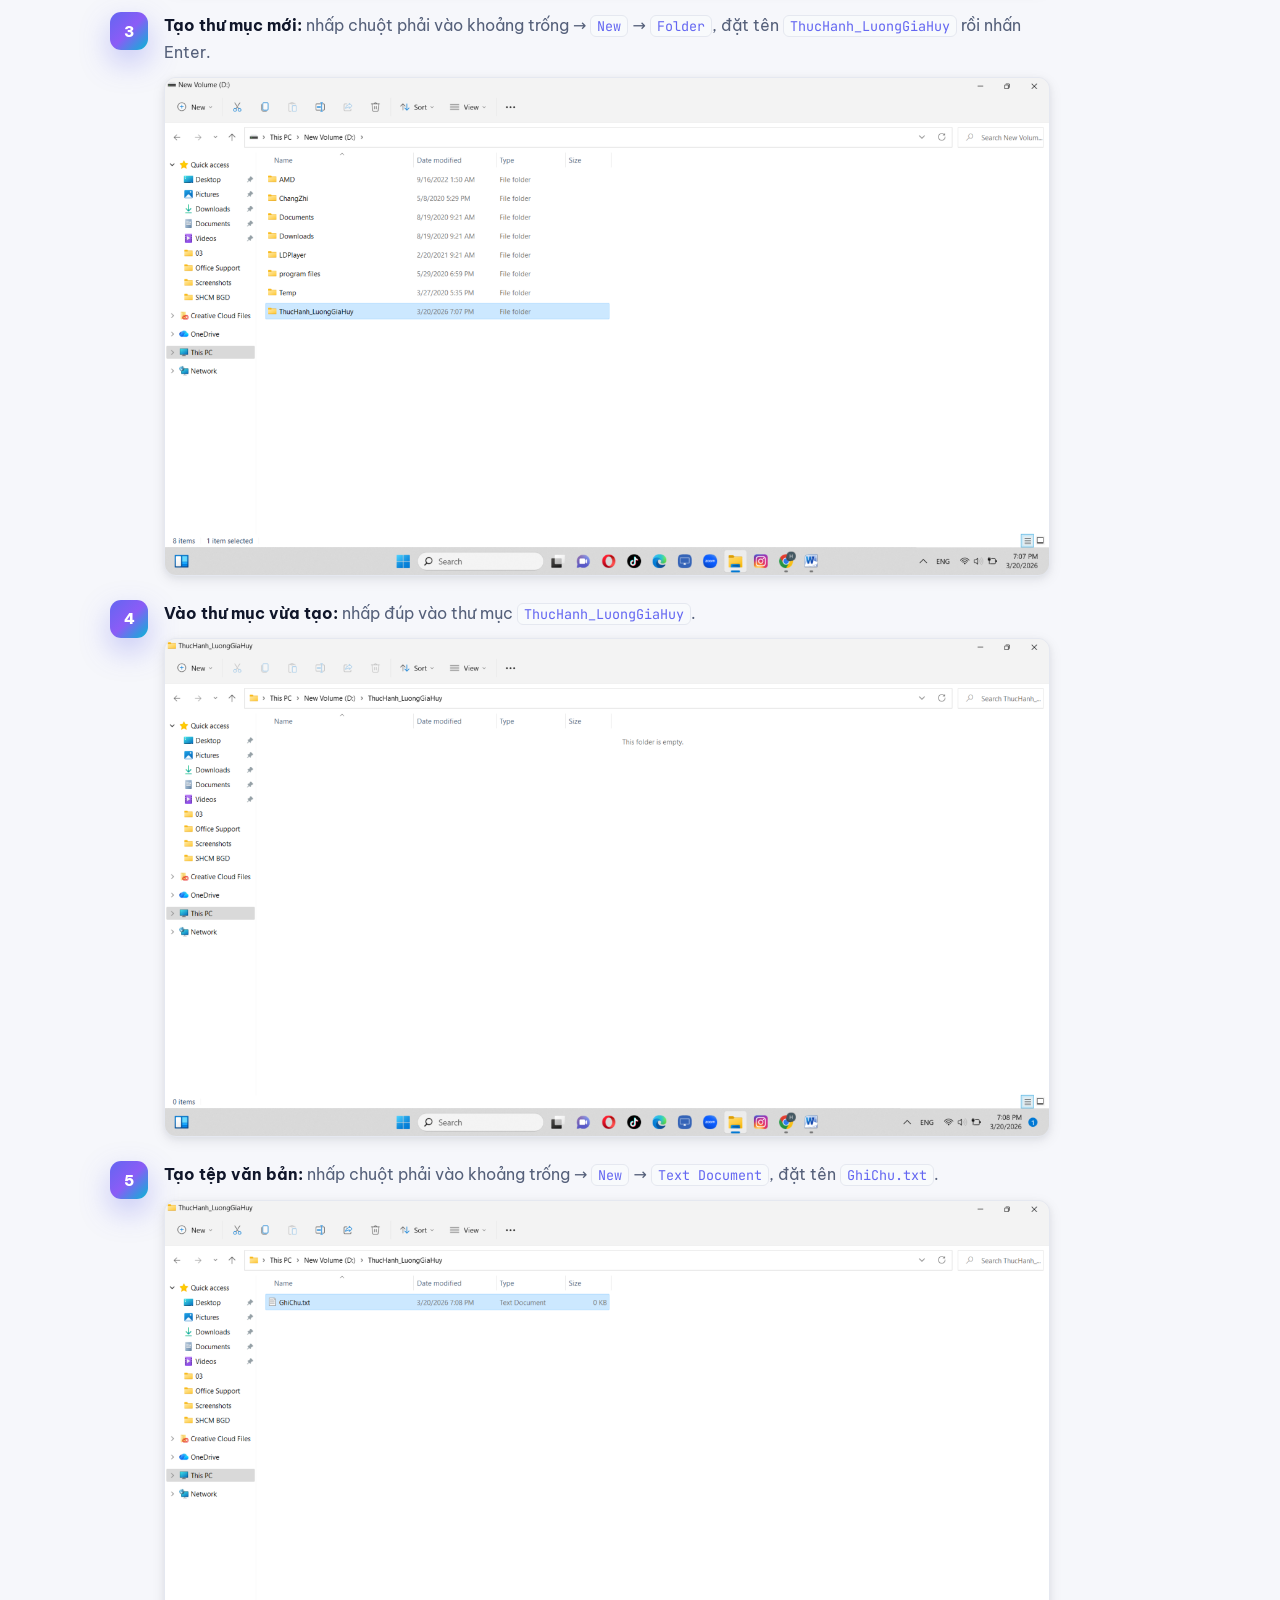
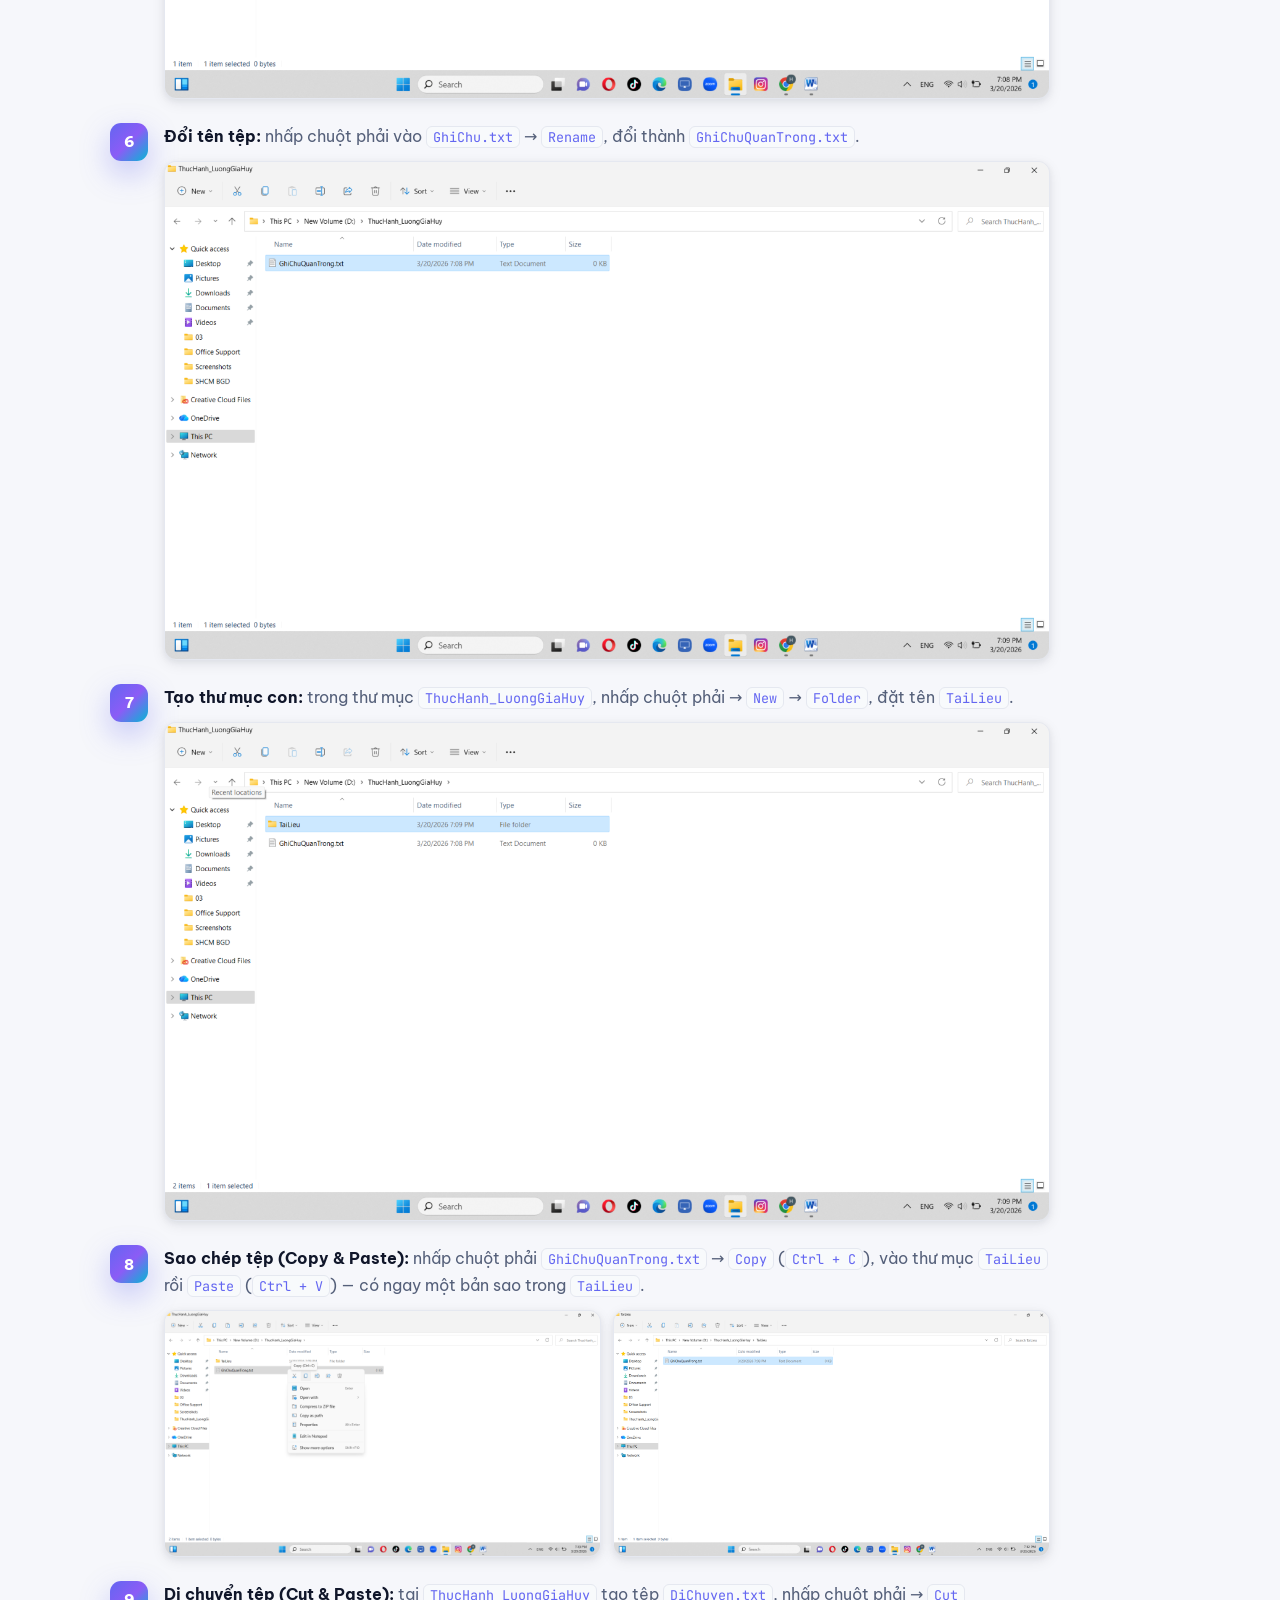
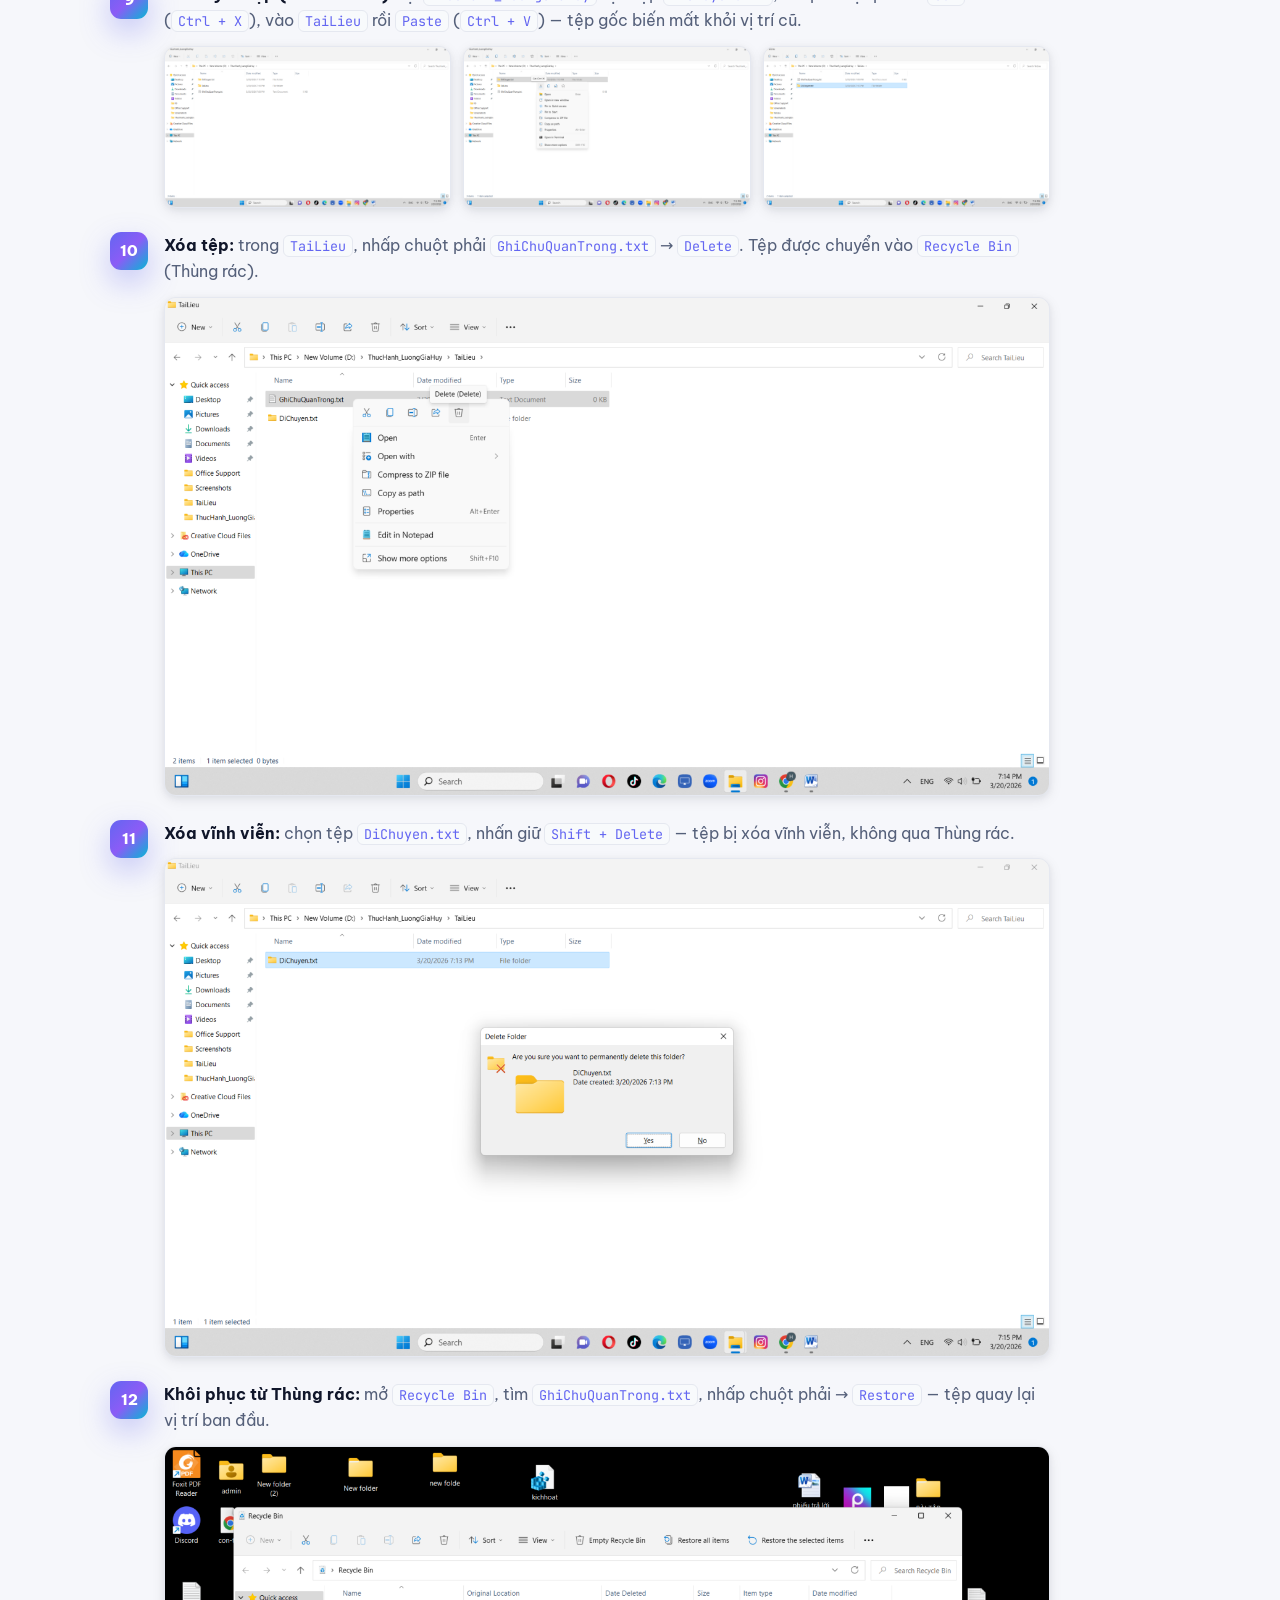
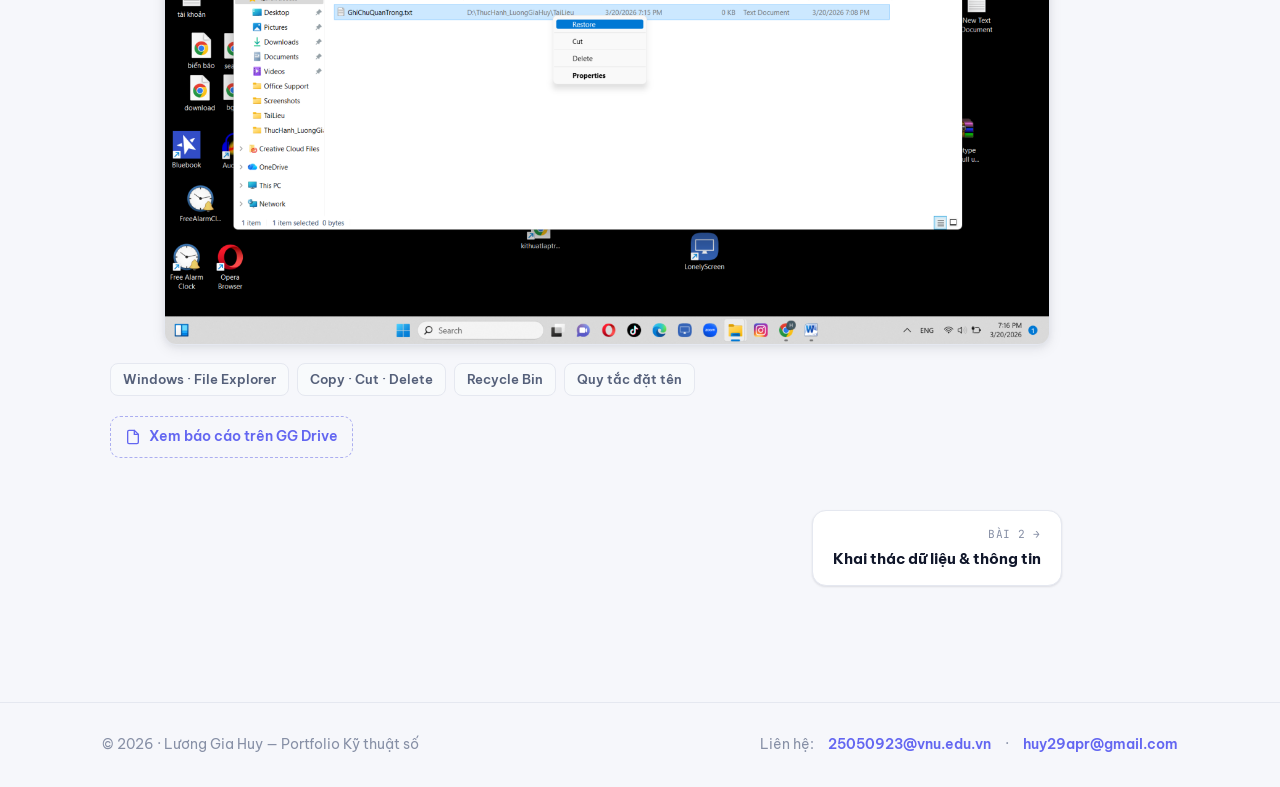
==== commit b65a8f73: "add link GG Drive" ====
--- a/bai1.html
+++ b/bai1.html
@@ -54,7 +54,7 @@
   <section class="section-tight" style="padding-bottom:10px;">
     <span class="blob blob-1"></span>
     <div class="container">
-      <a href="projects.html" class="back-link"><svg viewBox="0 0 24 24" fill="none" stroke="currentColor" stroke-width="2" stroke-linecap="round" stroke-linejoin="round"><path d="M19 12H5M12 19l-7-7 7-7"/></svg> Tất cả dự án</a>
+      <a href="projects.html" class="back-link"><svg width="17" height="17" viewBox="0 0 24 24" fill="none" stroke="currentColor" stroke-width="2" stroke-linecap="round" stroke-linejoin="round"><path d="M19 12H5M12 19l-7-7 7-7"/></svg> Tất cả dự án</a>
       <div class="detail-hero reveal">
         <span class="proj-num-lg gradient-text">01</span>
         <div>
@@ -141,7 +141,7 @@
 
             <div class="tags"><span class="tag">Windows · File Explorer</span><span class="tag">Copy · Cut · Delete</span><span class="tag">Recycle Bin</span><span class="tag">Quy tắc đặt tên</span></div>
             <div class="project-links">
-              <a class="link-pill" href="#" data-cfg-href="pdfUrl"><svg viewBox="0 0 24 24" fill="none" stroke="currentColor" stroke-width="2" stroke-linecap="round"><path d="M14 2H6a2 2 0 0 0-2 2v16a2 2 0 0 0 2 2h12a2 2 0 0 0 2-2V8z"/><path d="M14 2v6h6"/></svg> Xem báo cáo đầy đủ (PDF)</a>
+              <a class="link-pill" href="https://docs.google.com/document/d/1HOfa9Y29FtbAio6-Qpr-QR5oJ4--7rfn/edit?usp=drive_link&amp;ouid=116166719151301842061&amp;rtpof=true&amp;sd=true" target="_blank" rel="noopener noreferrer"><svg viewBox="0 0 24 24" fill="none" stroke="currentColor" stroke-width="2" stroke-linecap="round"><path d="M14 2H6a2 2 0 0 0-2 2v16a2 2 0 0 0 2 2h12a2 2 0 0 0 2-2V8z"/><path d="M14 2v6h6"/></svg> Xem báo cáo trên GG Drive</a>
             </div>
           </div>
         <nav class="page-nav"><a class="next" href="bai2.html"><span class="pn-label">Bài 2 →</span><span class="pn-title">Khai thác dữ liệu &amp; thông tin</span></a></nav>
--- a/css/style.css
+++ b/css/style.css
@@ -270,6 +270,9 @@
 
 .media { position: relative; border-radius: var(--radius); overflow: hidden; border: 1px solid var(--border); box-shadow: var(--shadow-md); background: var(--surface-2); aspect-ratio: 16 / 11; }
 .media img { width: 100%; height: 100%; object-fit: cover; }
+/* Ảnh dạng dọc (infographic, poster) — giữ nguyên tỉ lệ, không cắt */
+.media.media-tall { aspect-ratio: auto; max-width: 640px; margin-inline: auto; }
+.media.media-tall img { height: auto; object-fit: contain; }
 .media-badge { position: absolute; top: 12px; left: 12px; z-index: 2; background: color-mix(in srgb, var(--surface) 88%, transparent); backdrop-filter: blur(6px); padding: 6px 12px; border-radius: 100px; font-size: .78rem; font-weight: 700; color: var(--brand); border: 1px solid var(--border); }
 .media-caption { margin-top: 12px; font-size: .84rem; color: var(--text-soft); text-align: center; font-style: italic; }
 
